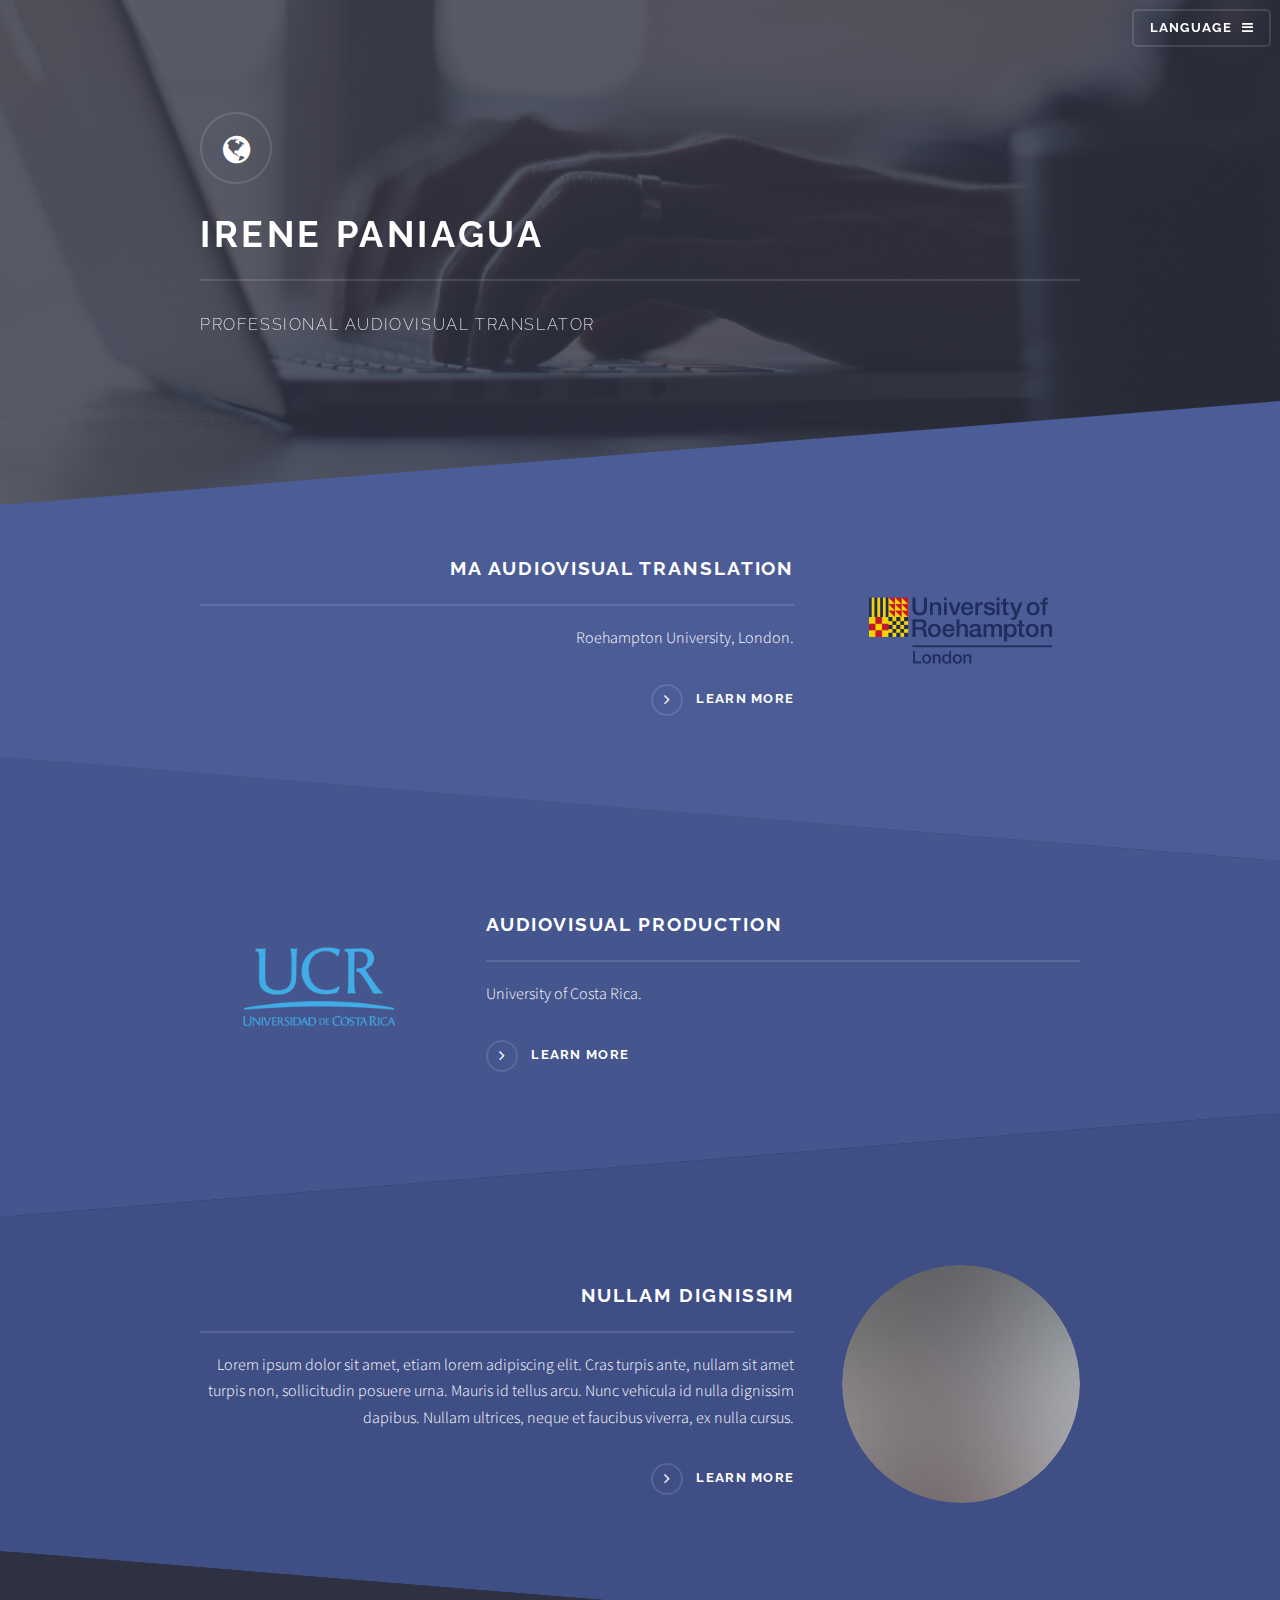
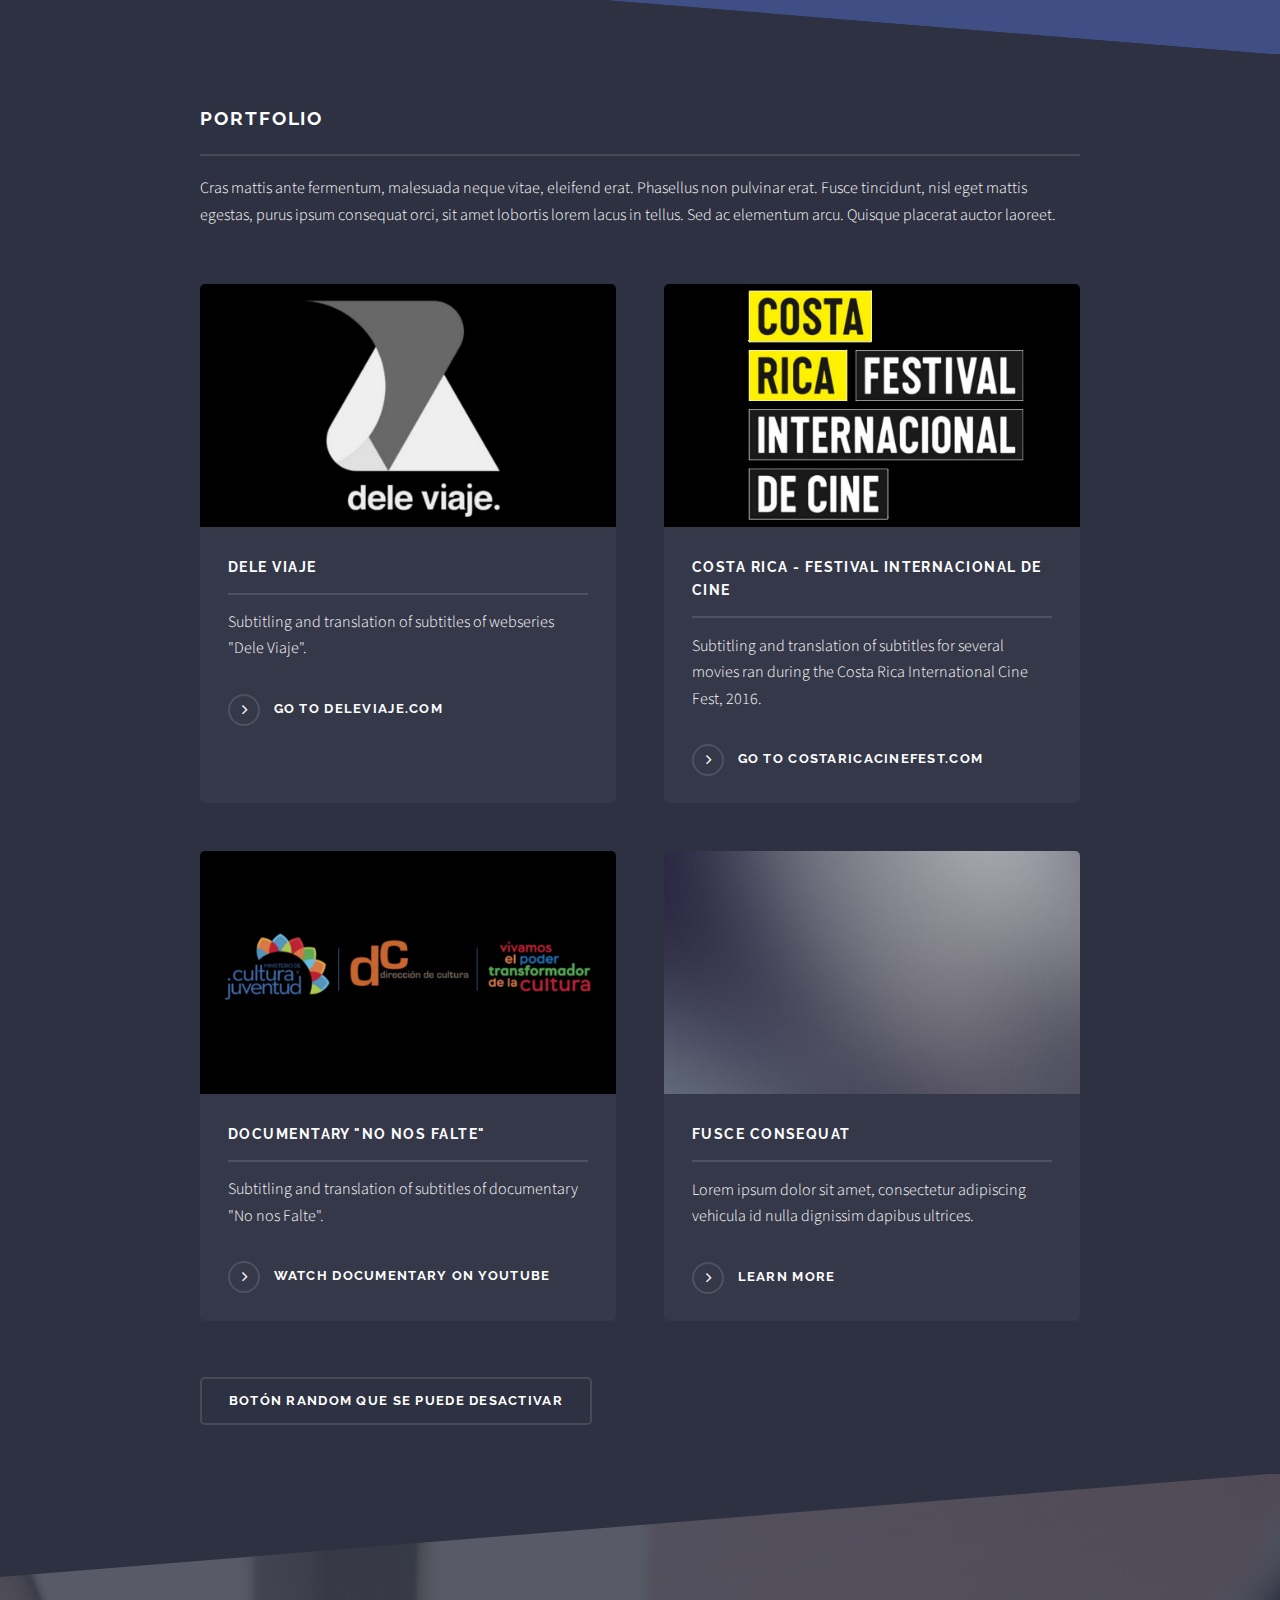
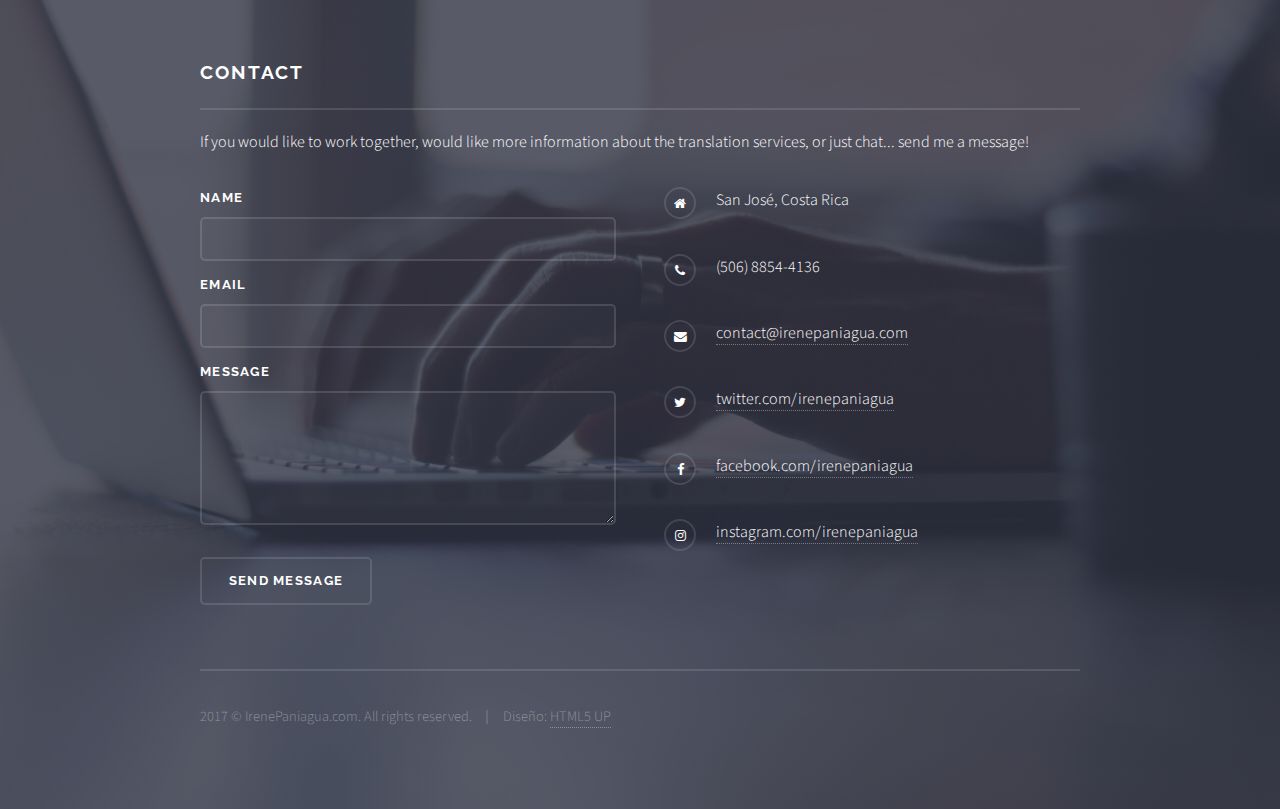
==== en/index.html @ bb7894f3 "more work" ====
<!DOCTYPE HTML>
<!--
	Solid State by HTML5 UP
	html5up.net | @ajlkn
	Free for personal and commercial use under the CCA 3.0 license (html5up.net/license)
-->
<html>
	<head>
		<title>Irene Paniagua Audiovisual Translator</title>
		<meta charset="utf-8" />
		<meta name="viewport" content="width=device-width, initial-scale=1" />
		<!--[if lte IE 8]><script src="assets/js/ie/html5shiv.js"></script><![endif]-->
		<link rel="stylesheet" href="../assets/css/main.css" />
		<!--[if lte IE 9]><link rel="stylesheet" href="assets/css/ie9.css" /><![endif]-->
		<!--[if lte IE 8]><link rel="stylesheet" href="assets/css/ie8.css" /><![endif]-->
	</head>
	<body>

		<!-- Page Wrapper -->
			<div id="page-wrapper">

				<!-- Header -->
					<header id="header" class="alt">
						<h1><a href="index.html">IRENEPANIAGUA.COM</a></h1>
						<nav>
							<a href="#menu">LANGUAGE</a>
						</nav>
					</header>

				<!-- Menu -->
					<nav id="menu">
						<div class="inner">
							<h2><a href="#" class="disabled"></a>LANGUAGE</h2>
							<ul class="links">
								<li>EN</li>
								<li><a href="../es/">ES</a></li>
								<!-- <li><a href="elements.html">Elements</a></li>
								<li><a href="#">Log In</a></li>
								<li><a href="#">Sign Up</a></li> -->
							</ul>
							<a href="#" class="close">Close</a>
						</div>
					</nav>

				<!-- Banner -->
					<section id="banner">
						<div class="inner">
							<div class="logo"><span class="icon fa-globe"></span></div>
							<h2>IRENE PANIAGUA</h2>
							<p>Professional Audiovisual Translator</p>
						</div>
					</section>

				<!-- Wrapper -->
					<section id="wrapper">

						<!-- One -->
							<section id="one" class="wrapper spotlight style1">
								<div class="inner">
									<a href="#" class="image"><img src="../images/roehampton_logo.png" alt="" /></a>
									<div class="content">
										<h2 class="major">MA Audiovisual Translation</h2>
										<p>Roehampton University, London.</p>
										<a href="#" class="special">Learn more</a>
									</div>
								</div>
							</section>

						<!-- Two -->
							<section id="two" class="wrapper alt spotlight style2">
								<div class="inner">
									<a href="#" class="image"><img src="../images/firma-ucr-ico.png" alt="" /></a>
									<div class="content">
										<h2 class="major">Audiovisual Production</h2>
										<p>University of Costa Rica.</p>
										<a href="#" class="special">Learn more</a>
									</div>
								</div>
							</section>

						<!-- Three -->
							<section id="three" class="wrapper spotlight style3">
								<div class="inner">
									<a href="#" class="image"><img src="../images/pic03.jpg" alt="" /></a>
									<div class="content">
										<h2 class="major">Nullam dignissim</h2>
										<p>Lorem ipsum dolor sit amet, etiam lorem adipiscing elit. Cras turpis ante, nullam sit amet turpis non, sollicitudin posuere urna. Mauris id tellus arcu. Nunc vehicula id nulla dignissim dapibus. Nullam ultrices, neque et faucibus viverra, ex nulla cursus.</p>
										<a href="#" class="special">Learn more</a>
									</div>
								</div>
							</section>

						<!-- Four -->
							<section id="four" class="wrapper alt style1">
								<div class="inner">
									<h2 class="major">Portfolio</h2>
									<p>Cras mattis ante fermentum, malesuada neque vitae, eleifend erat. Phasellus non pulvinar erat. Fusce tincidunt, nisl eget mattis egestas, purus ipsum consequat orci, sit amet lobortis lorem lacus in tellus. Sed ac elementum arcu. Quisque placerat auctor laoreet.</p>
									<section class="features">
										<article>
											<a href="#" class="image"><img src="../images/dele_viaje_logo.jpg" alt="" /></a>
											<h3 class="major">Dele Viaje</h3>
											<p>Subtitling and translation of subtitles of webseries "Dele Viaje".</p>
											<a href="http://www.deleviaje.com/historia" class="special">Go to DeleViaje.com</a>
										</article>
										<article>
											<a href="#" class="image"><img src="../images/festival_logo.jpg" alt="" /></a>
											<h3 class="major">Costa Rica - Festival Internacional de Cine</h3>
											<p>Subtitling and translation of subtitles for several movies ran during the Costa Rica International Cine Fest, 2016.</p>
											<a href="http://www.costaricacinefest.go.cr/" class="special">Go to CostaRicaCineFest.com</a>
										</article>
										<article>
											<a href="#" class="image"><img src="../images/no_nos_falte_logo2.jpg" alt="" /></a>
											<h3 class="major">Documentary "No nos Falte"</h3>
											<p>Subtitling and translation of subtitles of documentary "No nos Falte".</p>
											<a href="https://www.youtube.com/watch?v=5_xlwKRHCUY" class="special">Watch Documentary on YouTube</a>
										</article>
										<article>
											<a href="#" class="image"><img src="../images/pic07.jpg" alt="" /></a>
											<h3 class="major">Fusce consequat</h3>
											<p>Lorem ipsum dolor sit amet, consectetur adipiscing vehicula id nulla dignissim dapibus ultrices.</p>
											<a href="#" class="special">Learn more</a>
										</article>
									</section>
									<ul class="actions">
										<li><a href="#" class="button">Botón Random Que Se Puede Desactivar</a></li>
									</ul>
								</div>
							</section>

					</section>

				<!-- Footer -->
					<section id="footer">
						<div class="inner">
							<h2 class="major">Contact</h2>
							<p>If you would like to work together, would like more information about the translation services, or just chat... send me a message!</p>
							<form method="post" action="#">
								<div class="field">
									<label for="name">Name</label>
									<input type="text" name="name" id="name" />
								</div>
								<div class="field">
									<label for="email">Email</label>
									<input type="email" name="email" id="email" />
								</div>
								<div class="field">
									<label for="message">Message</label>
									<textarea name="message" id="message" rows="4"></textarea>
								</div>
								<ul class="actions">
									<li><input type="submit" value="Send Message" /></li>
								</ul>
							</form>
							<ul class="contact">
								<li class="fa-home">
									San José, Costa Rica
								</li>
								<li class="fa-phone">(506) 8854-4136</li>
								<li class="fa-envelope"><a href="#">contact@irenepaniagua.com</a></li>
								<li class="fa-twitter"><a href="#">twitter.com/irenepaniagua</a></li>
								<li class="fa-facebook"><a href="#">facebook.com/irenepaniagua</a></li>
								<li class="fa-instagram"><a href="#">instagram.com/irenepaniagua</a></li>
							</ul>
							<ul class="copyright">
								<li>2017 &copy; IrenePaniagua.com. All rights reserved.</li><li>Diseño: <a href="http://html5up.net">HTML5 UP</a></li>
							</ul>
						</div>
					</section>

			</div>

		<!-- Scripts -->
			<script src="assets/js/skel.min.js"></script>
			<script src="assets/js/jquery.min.js"></script>
			<script src="assets/js/jquery.scrollex.min.js"></script>
			<script src="assets/js/util.js"></script>
			<!--[if lte IE 8]><script src="assets/js/ie/respond.min.js"></script><![endif]-->
			<script src="assets/js/main.js"></script>

	</body>
</html>
---- assets/css/main.css ----
@import url(font-awesome.min.css);
@import url("https://fonts.googleapis.com/css?family=Raleway:200,700|Source+Sans+Pro:300,600,300italic,600italic");

/*
	Solid State by HTML5 UP
	html5up.net | @ajlkn
	Free for personal and commercial use under the CCA 3.0 license (html5up.net/license)
*/

/* Reset */

	html, body, div, span, applet, object, iframe, h1, h2, h3, h4, h5, h6, p, blockquote, pre, a, abbr, acronym, address, big, cite, code, del, dfn, em, img, ins, kbd, q, s, samp, small, strike, strong, sub, sup, tt, var, b, u, i, center, dl, dt, dd, ol, ul, li, fieldset, form, label, legend, table, caption, tbody, tfoot, thead, tr, th, td, article, aside, canvas, details, embed, figure, figcaption, footer, header, hgroup, menu, nav, output, ruby, section, summary, time, mark, audio, video {
		margin: 0;
		padding: 0;
		border: 0;
		font-size: 100%;
		font: inherit;
		vertical-align: baseline;
	}

	article, aside, details, figcaption, figure, footer, header, hgroup, menu, nav, section {
		display: block;
	}

	body {
		line-height: 1;
	}

	ol, ul {
		list-style: none;
	}

	blockquote, q {
		quotes: none;
	}

	blockquote:before, blockquote:after, q:before, q:after {
		content: '';
		content: none;
	}

	table {
		border-collapse: collapse;
		border-spacing: 0;
	}

	body {
		-webkit-text-size-adjust: none;
	}

/* Box Model */

	*, *:before, *:after {
		-moz-box-sizing: border-box;
		-webkit-box-sizing: border-box;
		box-sizing: border-box;
	}

/* Grid */

	.row {
		border-bottom: solid 1px transparent;
		-moz-box-sizing: border-box;
		-webkit-box-sizing: border-box;
		box-sizing: border-box;
	}

	.row > * {
		float: left;
		-moz-box-sizing: border-box;
		-webkit-box-sizing: border-box;
		box-sizing: border-box;
	}

	.row:after, .row:before {
		content: '';
		display: block;
		clear: both;
		height: 0;
	}

	.row.uniform > * > :first-child {
		margin-top: 0;
	}

	.row.uniform > * > :last-child {
		margin-bottom: 0;
	}

	.row.\30 \25 > * {
		padding: 0 0 0 0em;
	}

	.row.\30 \25 {
		margin: 0 0 -1px 0em;
	}

	.row.uniform.\30 \25 > * {
		padding: 0em 0 0 0em;
	}

	.row.uniform.\30 \25 {
		margin: 0em 0 -1px 0em;
	}

	.row > * {
		padding: 0 0 0 1.75em;
	}

	.row {
		margin: 0 0 -1px -1.75em;
	}

	.row.uniform > * {
		padding: 1.75em 0 0 1.75em;
	}

	.row.uniform {
		margin: -1.75em 0 -1px -1.75em;
	}

	.row.\32 00\25 > * {
		padding: 0 0 0 3.5em;
	}

	.row.\32 00\25 {
		margin: 0 0 -1px -3.5em;
	}

	.row.uniform.\32 00\25 > * {
		padding: 3.5em 0 0 3.5em;
	}

	.row.uniform.\32 00\25 {
		margin: -3.5em 0 -1px -3.5em;
	}

	.row.\31 50\25 > * {
		padding: 0 0 0 2.625em;
	}

	.row.\31 50\25 {
		margin: 0 0 -1px -2.625em;
	}

	.row.uniform.\31 50\25 > * {
		padding: 2.625em 0 0 2.625em;
	}

	.row.uniform.\31 50\25 {
		margin: -2.625em 0 -1px -2.625em;
	}

	.row.\35 0\25 > * {
		padding: 0 0 0 0.875em;
	}

	.row.\35 0\25 {
		margin: 0 0 -1px -0.875em;
	}

	.row.uniform.\35 0\25 > * {
		padding: 0.875em 0 0 0.875em;
	}

	.row.uniform.\35 0\25 {
		margin: -0.875em 0 -1px -0.875em;
	}

	.row.\32 5\25 > * {
		padding: 0 0 0 0.4375em;
	}

	.row.\32 5\25 {
		margin: 0 0 -1px -0.4375em;
	}

	.row.uniform.\32 5\25 > * {
		padding: 0.4375em 0 0 0.4375em;
	}

	.row.uniform.\32 5\25 {
		margin: -0.4375em 0 -1px -0.4375em;
	}

	.\31 2u, .\31 2u\24 {
		width: 100%;
		clear: none;
		margin-left: 0;
	}

	.\31 1u, .\31 1u\24 {
		width: 91.6666666667%;
		clear: none;
		margin-left: 0;
	}

	.\31 0u, .\31 0u\24 {
		width: 83.3333333333%;
		clear: none;
		margin-left: 0;
	}

	.\39 u, .\39 u\24 {
		width: 75%;
		clear: none;
		margin-left: 0;
	}

	.\38 u, .\38 u\24 {
		width: 66.6666666667%;
		clear: none;
		margin-left: 0;
	}

	.\37 u, .\37 u\24 {
		width: 58.3333333333%;
		clear: none;
		margin-left: 0;
	}

	.\36 u, .\36 u\24 {
		width: 50%;
		clear: none;
		margin-left: 0;
	}

	.\35 u, .\35 u\24 {
		width: 41.6666666667%;
		clear: none;
		margin-left: 0;
	}

	.\34 u, .\34 u\24 {
		width: 33.3333333333%;
		clear: none;
		margin-left: 0;
	}

	.\33 u, .\33 u\24 {
		width: 25%;
		clear: none;
		margin-left: 0;
	}

	.\32 u, .\32 u\24 {
		width: 16.6666666667%;
		clear: none;
		margin-left: 0;
	}

	.\31 u, .\31 u\24 {
		width: 8.3333333333%;
		clear: none;
		margin-left: 0;
	}

	.\31 2u\24 + *,
	.\31 1u\24 + *,
	.\31 0u\24 + *,
	.\39 u\24 + *,
	.\38 u\24 + *,
	.\37 u\24 + *,
	.\36 u\24 + *,
	.\35 u\24 + *,
	.\34 u\24 + *,
	.\33 u\24 + *,
	.\32 u\24 + *,
	.\31 u\24 + * {
		clear: left;
	}

	.\-11u {
		margin-left: 91.66667%;
	}

	.\-10u {
		margin-left: 83.33333%;
	}

	.\-9u {
		margin-left: 75%;
	}

	.\-8u {
		margin-left: 66.66667%;
	}

	.\-7u {
		margin-left: 58.33333%;
	}

	.\-6u {
		margin-left: 50%;
	}

	.\-5u {
		margin-left: 41.66667%;
	}

	.\-4u {
		margin-left: 33.33333%;
	}

	.\-3u {
		margin-left: 25%;
	}

	.\-2u {
		margin-left: 16.66667%;
	}

	.\-1u {
		margin-left: 8.33333%;
	}

	a.disabled {
		pointer-events: none;
		cursor: default;
	}

	@media screen and (max-width: 1680px) {

		.row > * {
			padding: 0 0 0 1.75em;
		}

		.row {
			margin: 0 0 -1px -1.75em;
		}

		.row.uniform > * {
			padding: 1.75em 0 0 1.75em;
		}

		.row.uniform {
			margin: -1.75em 0 -1px -1.75em;
		}

		.row.\32 00\25 > * {
			padding: 0 0 0 3.5em;
		}

		.row.\32 00\25 {
			margin: 0 0 -1px -3.5em;
		}

		.row.uniform.\32 00\25 > * {
			padding: 3.5em 0 0 3.5em;
		}

		.row.uniform.\32 00\25 {
			margin: -3.5em 0 -1px -3.5em;
		}

		.row.\31 50\25 > * {
			padding: 0 0 0 2.625em;
		}

		.row.\31 50\25 {
			margin: 0 0 -1px -2.625em;
		}

		.row.uniform.\31 50\25 > * {
			padding: 2.625em 0 0 2.625em;
		}

		.row.uniform.\31 50\25 {
			margin: -2.625em 0 -1px -2.625em;
		}

		.row.\35 0\25 > * {
			padding: 0 0 0 0.875em;
		}

		.row.\35 0\25 {
			margin: 0 0 -1px -0.875em;
		}

		.row.uniform.\35 0\25 > * {
			padding: 0.875em 0 0 0.875em;
		}

		.row.uniform.\35 0\25 {
			margin: -0.875em 0 -1px -0.875em;
		}

		.row.\32 5\25 > * {
			padding: 0 0 0 0.4375em;
		}

		.row.\32 5\25 {
			margin: 0 0 -1px -0.4375em;
		}

		.row.uniform.\32 5\25 > * {
			padding: 0.4375em 0 0 0.4375em;
		}

		.row.uniform.\32 5\25 {
			margin: -0.4375em 0 -1px -0.4375em;
		}

		.\31 2u\28xlarge\29, .\31 2u\24\28xlarge\29 {
			width: 100%;
			clear: none;
			margin-left: 0;
		}

		.\31 1u\28xlarge\29, .\31 1u\24\28xlarge\29 {
			width: 91.6666666667%;
			clear: none;
			margin-left: 0;
		}

		.\31 0u\28xlarge\29, .\31 0u\24\28xlarge\29 {
			width: 83.3333333333%;
			clear: none;
			margin-left: 0;
		}

		.\39 u\28xlarge\29, .\39 u\24\28xlarge\29 {
			width: 75%;
			clear: none;
			margin-left: 0;
		}

		.\38 u\28xlarge\29, .\38 u\24\28xlarge\29 {
			width: 66.6666666667%;
			clear: none;
			margin-left: 0;
		}

		.\37 u\28xlarge\29, .\37 u\24\28xlarge\29 {
			width: 58.3333333333%;
			clear: none;
			margin-left: 0;
		}

		.\36 u\28xlarge\29, .\36 u\24\28xlarge\29 {
			width: 50%;
			clear: none;
			margin-left: 0;
		}

		.\35 u\28xlarge\29, .\35 u\24\28xlarge\29 {
			width: 41.6666666667%;
			clear: none;
			margin-left: 0;
		}

		.\34 u\28xlarge\29, .\34 u\24\28xlarge\29 {
			width: 33.3333333333%;
			clear: none;
			margin-left: 0;
		}

		.\33 u\28xlarge\29, .\33 u\24\28xlarge\29 {
			width: 25%;
			clear: none;
			margin-left: 0;
		}

		.\32 u\28xlarge\29, .\32 u\24\28xlarge\29 {
			width: 16.6666666667%;
			clear: none;
			margin-left: 0;
		}

		.\31 u\28xlarge\29, .\31 u\24\28xlarge\29 {
			width: 8.3333333333%;
			clear: none;
			margin-left: 0;
		}

		.\31 2u\24\28xlarge\29 + *,
		.\31 1u\24\28xlarge\29 + *,
		.\31 0u\24\28xlarge\29 + *,
		.\39 u\24\28xlarge\29 + *,
		.\38 u\24\28xlarge\29 + *,
		.\37 u\24\28xlarge\29 + *,
		.\36 u\24\28xlarge\29 + *,
		.\35 u\24\28xlarge\29 + *,
		.\34 u\24\28xlarge\29 + *,
		.\33 u\24\28xlarge\29 + *,
		.\32 u\24\28xlarge\29 + *,
		.\31 u\24\28xlarge\29 + * {
			clear: left;
		}

		.\-11u\28xlarge\29 {
			margin-left: 91.66667%;
		}

		.\-10u\28xlarge\29 {
			margin-left: 83.33333%;
		}

		.\-9u\28xlarge\29 {
			margin-left: 75%;
		}

		.\-8u\28xlarge\29 {
			margin-left: 66.66667%;
		}

		.\-7u\28xlarge\29 {
			margin-left: 58.33333%;
		}

		.\-6u\28xlarge\29 {
			margin-left: 50%;
		}

		.\-5u\28xlarge\29 {
			margin-left: 41.66667%;
		}

		.\-4u\28xlarge\29 {
			margin-left: 33.33333%;
		}

		.\-3u\28xlarge\29 {
			margin-left: 25%;
		}

		.\-2u\28xlarge\29 {
			margin-left: 16.66667%;
		}

		.\-1u\28xlarge\29 {
			margin-left: 8.33333%;
		}

	}

	@media screen and (max-width: 1280px) {

		.row > * {
			padding: 0 0 0 1.75em;
		}

		.row {
			margin: 0 0 -1px -1.75em;
		}

		.row.uniform > * {
			padding: 1.75em 0 0 1.75em;
		}

		.row.uniform {
			margin: -1.75em 0 -1px -1.75em;
		}

		.row.\32 00\25 > * {
			padding: 0 0 0 3.5em;
		}

		.row.\32 00\25 {
			margin: 0 0 -1px -3.5em;
		}

		.row.uniform.\32 00\25 > * {
			padding: 3.5em 0 0 3.5em;
		}

		.row.uniform.\32 00\25 {
			margin: -3.5em 0 -1px -3.5em;
		}

		.row.\31 50\25 > * {
			padding: 0 0 0 2.625em;
		}

		.row.\31 50\25 {
			margin: 0 0 -1px -2.625em;
		}

		.row.uniform.\31 50\25 > * {
			padding: 2.625em 0 0 2.625em;
		}

		.row.uniform.\31 50\25 {
			margin: -2.625em 0 -1px -2.625em;
		}

		.row.\35 0\25 > * {
			padding: 0 0 0 0.875em;
		}

		.row.\35 0\25 {
			margin: 0 0 -1px -0.875em;
		}

		.row.uniform.\35 0\25 > * {
			padding: 0.875em 0 0 0.875em;
		}

		.row.uniform.\35 0\25 {
			margin: -0.875em 0 -1px -0.875em;
		}

		.row.\32 5\25 > * {
			padding: 0 0 0 0.4375em;
		}

		.row.\32 5\25 {
			margin: 0 0 -1px -0.4375em;
		}

		.row.uniform.\32 5\25 > * {
			padding: 0.4375em 0 0 0.4375em;
		}

		.row.uniform.\32 5\25 {
			margin: -0.4375em 0 -1px -0.4375em;
		}

		.\31 2u\28large\29, .\31 2u\24\28large\29 {
			width: 100%;
			clear: none;
			margin-left: 0;
		}

		.\31 1u\28large\29, .\31 1u\24\28large\29 {
			width: 91.6666666667%;
			clear: none;
			margin-left: 0;
		}

		.\31 0u\28large\29, .\31 0u\24\28large\29 {
			width: 83.3333333333%;
			clear: none;
			margin-left: 0;
		}

		.\39 u\28large\29, .\39 u\24\28large\29 {
			width: 75%;
			clear: none;
			margin-left: 0;
		}

		.\38 u\28large\29, .\38 u\24\28large\29 {
			width: 66.6666666667%;
			clear: none;
			margin-left: 0;
		}

		.\37 u\28large\29, .\37 u\24\28large\29 {
			width: 58.3333333333%;
			clear: none;
			margin-left: 0;
		}

		.\36 u\28large\29, .\36 u\24\28large\29 {
			width: 50%;
			clear: none;
			margin-left: 0;
		}

		.\35 u\28large\29, .\35 u\24\28large\29 {
			width: 41.6666666667%;
			clear: none;
			margin-left: 0;
		}

		.\34 u\28large\29, .\34 u\24\28large\29 {
			width: 33.3333333333%;
			clear: none;
			margin-left: 0;
		}

		.\33 u\28large\29, .\33 u\24\28large\29 {
			width: 25%;
			clear: none;
			margin-left: 0;
		}

		.\32 u\28large\29, .\32 u\24\28large\29 {
			width: 16.6666666667%;
			clear: none;
			margin-left: 0;
		}

		.\31 u\28large\29, .\31 u\24\28large\29 {
			width: 8.3333333333%;
			clear: none;
			margin-left: 0;
		}

		.\31 2u\24\28large\29 + *,
		.\31 1u\24\28large\29 + *,
		.\31 0u\24\28large\29 + *,
		.\39 u\24\28large\29 + *,
		.\38 u\24\28large\29 + *,
		.\37 u\24\28large\29 + *,
		.\36 u\24\28large\29 + *,
		.\35 u\24\28large\29 + *,
		.\34 u\24\28large\29 + *,
		.\33 u\24\28large\29 + *,
		.\32 u\24\28large\29 + *,
		.\31 u\24\28large\29 + * {
			clear: left;
		}

		.\-11u\28large\29 {
			margin-left: 91.66667%;
		}

		.\-10u\28large\29 {
			margin-left: 83.33333%;
		}

		.\-9u\28large\29 {
			margin-left: 75%;
		}

		.\-8u\28large\29 {
			margin-left: 66.66667%;
		}

		.\-7u\28large\29 {
			margin-left: 58.33333%;
		}

		.\-6u\28large\29 {
			margin-left: 50%;
		}

		.\-5u\28large\29 {
			margin-left: 41.66667%;
		}

		.\-4u\28large\29 {
			margin-left: 33.33333%;
		}

		.\-3u\28large\29 {
			margin-left: 25%;
		}

		.\-2u\28large\29 {
			margin-left: 16.66667%;
		}

		.\-1u\28large\29 {
			margin-left: 8.33333%;
		}

	}

	@media screen and (max-width: 980px) {

		.row > * {
			padding: 0 0 0 1.75em;
		}

		.row {
			margin: 0 0 -1px -1.75em;
		}

		.row.uniform > * {
			padding: 1.75em 0 0 1.75em;
		}

		.row.uniform {
			margin: -1.75em 0 -1px -1.75em;
		}

		.row.\32 00\25 > * {
			padding: 0 0 0 3.5em;
		}

		.row.\32 00\25 {
			margin: 0 0 -1px -3.5em;
		}

		.row.uniform.\32 00\25 > * {
			padding: 3.5em 0 0 3.5em;
		}

		.row.uniform.\32 00\25 {
			margin: -3.5em 0 -1px -3.5em;
		}

		.row.\31 50\25 > * {
			padding: 0 0 0 2.625em;
		}

		.row.\31 50\25 {
			margin: 0 0 -1px -2.625em;
		}

		.row.uniform.\31 50\25 > * {
			padding: 2.625em 0 0 2.625em;
		}

		.row.uniform.\31 50\25 {
			margin: -2.625em 0 -1px -2.625em;
		}

		.row.\35 0\25 > * {
			padding: 0 0 0 0.875em;
		}

		.row.\35 0\25 {
			margin: 0 0 -1px -0.875em;
		}

		.row.uniform.\35 0\25 > * {
			padding: 0.875em 0 0 0.875em;
		}

		.row.uniform.\35 0\25 {
			margin: -0.875em 0 -1px -0.875em;
		}

		.row.\32 5\25 > * {
			padding: 0 0 0 0.4375em;
		}

		.row.\32 5\25 {
			margin: 0 0 -1px -0.4375em;
		}

		.row.uniform.\32 5\25 > * {
			padding: 0.4375em 0 0 0.4375em;
		}

		.row.uniform.\32 5\25 {
			margin: -0.4375em 0 -1px -0.4375em;
		}

		.\31 2u\28medium\29, .\31 2u\24\28medium\29 {
			width: 100%;
			clear: none;
			margin-left: 0;
		}

		.\31 1u\28medium\29, .\31 1u\24\28medium\29 {
			width: 91.6666666667%;
			clear: none;
			margin-left: 0;
		}

		.\31 0u\28medium\29, .\31 0u\24\28medium\29 {
			width: 83.3333333333%;
			clear: none;
			margin-left: 0;
		}

		.\39 u\28medium\29, .\39 u\24\28medium\29 {
			width: 75%;
			clear: none;
			margin-left: 0;
		}

		.\38 u\28medium\29, .\38 u\24\28medium\29 {
			width: 66.6666666667%;
			clear: none;
			margin-left: 0;
		}

		.\37 u\28medium\29, .\37 u\24\28medium\29 {
			width: 58.3333333333%;
			clear: none;
			margin-left: 0;
		}

		.\36 u\28medium\29, .\36 u\24\28medium\29 {
			width: 50%;
			clear: none;
			margin-left: 0;
		}

		.\35 u\28medium\29, .\35 u\24\28medium\29 {
			width: 41.6666666667%;
			clear: none;
			margin-left: 0;
		}

		.\34 u\28medium\29, .\34 u\24\28medium\29 {
			width: 33.3333333333%;
			clear: none;
			margin-left: 0;
		}

		.\33 u\28medium\29, .\33 u\24\28medium\29 {
			width: 25%;
			clear: none;
			margin-left: 0;
		}

		.\32 u\28medium\29, .\32 u\24\28medium\29 {
			width: 16.6666666667%;
			clear: none;
			margin-left: 0;
		}

		.\31 u\28medium\29, .\31 u\24\28medium\29 {
			width: 8.3333333333%;
			clear: none;
			margin-left: 0;
		}

		.\31 2u\24\28medium\29 + *,
		.\31 1u\24\28medium\29 + *,
		.\31 0u\24\28medium\29 + *,
		.\39 u\24\28medium\29 + *,
		.\38 u\24\28medium\29 + *,
		.\37 u\24\28medium\29 + *,
		.\36 u\24\28medium\29 + *,
		.\35 u\24\28medium\29 + *,
		.\34 u\24\28medium\29 + *,
		.\33 u\24\28medium\29 + *,
		.\32 u\24\28medium\29 + *,
		.\31 u\24\28medium\29 + * {
			clear: left;
		}

		.\-11u\28medium\29 {
			margin-left: 91.66667%;
		}

		.\-10u\28medium\29 {
			margin-left: 83.33333%;
		}

		.\-9u\28medium\29 {
			margin-left: 75%;
		}

		.\-8u\28medium\29 {
			margin-left: 66.66667%;
		}

		.\-7u\28medium\29 {
			margin-left: 58.33333%;
		}

		.\-6u\28medium\29 {
			margin-left: 50%;
		}

		.\-5u\28medium\29 {
			margin-left: 41.66667%;
		}

		.\-4u\28medium\29 {
			margin-left: 33.33333%;
		}

		.\-3u\28medium\29 {
			margin-left: 25%;
		}

		.\-2u\28medium\29 {
			margin-left: 16.66667%;
		}

		.\-1u\28medium\29 {
			margin-left: 8.33333%;
		}

	}

	@media screen and (max-width: 736px) {

		.row > * {
			padding: 0 0 0 1.25em;
		}

		.row {
			margin: 0 0 -1px -1.25em;
		}

		.row.uniform > * {
			padding: 1.25em 0 0 1.25em;
		}

		.row.uniform {
			margin: -1.25em 0 -1px -1.25em;
		}

		.row.\32 00\25 > * {
			padding: 0 0 0 2.5em;
		}

		.row.\32 00\25 {
			margin: 0 0 -1px -2.5em;
		}

		.row.uniform.\32 00\25 > * {
			padding: 2.5em 0 0 2.5em;
		}

		.row.uniform.\32 00\25 {
			margin: -2.5em 0 -1px -2.5em;
		}

		.row.\31 50\25 > * {
			padding: 0 0 0 1.875em;
		}

		.row.\31 50\25 {
			margin: 0 0 -1px -1.875em;
		}

		.row.uniform.\31 50\25 > * {
			padding: 1.875em 0 0 1.875em;
		}

		.row.uniform.\31 50\25 {
			margin: -1.875em 0 -1px -1.875em;
		}

		.row.\35 0\25 > * {
			padding: 0 0 0 0.625em;
		}

		.row.\35 0\25 {
			margin: 0 0 -1px -0.625em;
		}

		.row.uniform.\35 0\25 > * {
			padding: 0.625em 0 0 0.625em;
		}

		.row.uniform.\35 0\25 {
			margin: -0.625em 0 -1px -0.625em;
		}

		.row.\32 5\25 > * {
			padding: 0 0 0 0.3125em;
		}

		.row.\32 5\25 {
			margin: 0 0 -1px -0.3125em;
		}

		.row.uniform.\32 5\25 > * {
			padding: 0.3125em 0 0 0.3125em;
		}

		.row.uniform.\32 5\25 {
			margin: -0.3125em 0 -1px -0.3125em;
		}

		.\31 2u\28small\29, .\31 2u\24\28small\29 {
			width: 100%;
			clear: none;
			margin-left: 0;
		}

		.\31 1u\28small\29, .\31 1u\24\28small\29 {
			width: 91.6666666667%;
			clear: none;
			margin-left: 0;
		}

		.\31 0u\28small\29, .\31 0u\24\28small\29 {
			width: 83.3333333333%;
			clear: none;
			margin-left: 0;
		}

		.\39 u\28small\29, .\39 u\24\28small\29 {
			width: 75%;
			clear: none;
			margin-left: 0;
		}

		.\38 u\28small\29, .\38 u\24\28small\29 {
			width: 66.6666666667%;
			clear: none;
			margin-left: 0;
		}

		.\37 u\28small\29, .\37 u\24\28small\29 {
			width: 58.3333333333%;
			clear: none;
			margin-left: 0;
		}

		.\36 u\28small\29, .\36 u\24\28small\29 {
			width: 50%;
			clear: none;
			margin-left: 0;
		}

		.\35 u\28small\29, .\35 u\24\28small\29 {
			width: 41.6666666667%;
			clear: none;
			margin-left: 0;
		}

		.\34 u\28small\29, .\34 u\24\28small\29 {
			width: 33.3333333333%;
			clear: none;
			margin-left: 0;
		}

		.\33 u\28small\29, .\33 u\24\28small\29 {
			width: 25%;
			clear: none;
			margin-left: 0;
		}

		.\32 u\28small\29, .\32 u\24\28small\29 {
			width: 16.6666666667%;
			clear: none;
			margin-left: 0;
		}

		.\31 u\28small\29, .\31 u\24\28small\29 {
			width: 8.3333333333%;
			clear: none;
			margin-left: 0;
		}

		.\31 2u\24\28small\29 + *,
		.\31 1u\24\28small\29 + *,
		.\31 0u\24\28small\29 + *,
		.\39 u\24\28small\29 + *,
		.\38 u\24\28small\29 + *,
		.\37 u\24\28small\29 + *,
		.\36 u\24\28small\29 + *,
		.\35 u\24\28small\29 + *,
		.\34 u\24\28small\29 + *,
		.\33 u\24\28small\29 + *,
		.\32 u\24\28small\29 + *,
		.\31 u\24\28small\29 + * {
			clear: left;
		}

		.\-11u\28small\29 {
			margin-left: 91.66667%;
		}

		.\-10u\28small\29 {
			margin-left: 83.33333%;
		}

		.\-9u\28small\29 {
			margin-left: 75%;
		}

		.\-8u\28small\29 {
			margin-left: 66.66667%;
		}

		.\-7u\28small\29 {
			margin-left: 58.33333%;
		}

		.\-6u\28small\29 {
			margin-left: 50%;
		}

		.\-5u\28small\29 {
			margin-left: 41.66667%;
		}

		.\-4u\28small\29 {
			margin-left: 33.33333%;
		}

		.\-3u\28small\29 {
			margin-left: 25%;
		}

		.\-2u\28small\29 {
			margin-left: 16.66667%;
		}

		.\-1u\28small\29 {
			margin-left: 8.33333%;
		}

	}

	@media screen and (max-width: 640px) {

		.row > * {
			padding: 0 0 0 1.25em;
		}

		.row {
			margin: 0 0 -1px -1.25em;
		}

		.row.uniform > * {
			padding: 1.25em 0 0 1.25em;
		}

		.row.uniform {
			margin: -1.25em 0 -1px -1.25em;
		}

		.row.\32 00\25 > * {
			padding: 0 0 0 2.5em;
		}

		.row.\32 00\25 {
			margin: 0 0 -1px -2.5em;
		}

		.row.uniform.\32 00\25 > * {
			padding: 2.5em 0 0 2.5em;
		}

		.row.uniform.\32 00\25 {
			margin: -2.5em 0 -1px -2.5em;
		}

		.row.\31 50\25 > * {
			padding: 0 0 0 1.875em;
		}

		.row.\31 50\25 {
			margin: 0 0 -1px -1.875em;
		}

		.row.uniform.\31 50\25 > * {
			padding: 1.875em 0 0 1.875em;
		}

		.row.uniform.\31 50\25 {
			margin: -1.875em 0 -1px -1.875em;
		}

		.row.\35 0\25 > * {
			padding: 0 0 0 0.625em;
		}

		.row.\35 0\25 {
			margin: 0 0 -1px -0.625em;
		}

		.row.uniform.\35 0\25 > * {
			padding: 0.625em 0 0 0.625em;
		}

		.row.uniform.\35 0\25 {
			margin: -0.625em 0 -1px -0.625em;
		}

		.row.\32 5\25 > * {
			padding: 0 0 0 0.3125em;
		}

		.row.\32 5\25 {
			margin: 0 0 -1px -0.3125em;
		}

		.row.uniform.\32 5\25 > * {
			padding: 0.3125em 0 0 0.3125em;
		}

		.row.uniform.\32 5\25 {
			margin: -0.3125em 0 -1px -0.3125em;
		}

		.\31 2u\28xsmall\29, .\31 2u\24\28xsmall\29 {
			width: 100%;
			clear: none;
			margin-left: 0;
		}

		.\31 1u\28xsmall\29, .\31 1u\24\28xsmall\29 {
			width: 91.6666666667%;
			clear: none;
			margin-left: 0;
		}

		.\31 0u\28xsmall\29, .\31 0u\24\28xsmall\29 {
			width: 83.3333333333%;
			clear: none;
			margin-left: 0;
		}

		.\39 u\28xsmall\29, .\39 u\24\28xsmall\29 {
			width: 75%;
			clear: none;
			margin-left: 0;
		}

		.\38 u\28xsmall\29, .\38 u\24\28xsmall\29 {
			width: 66.6666666667%;
			clear: none;
			margin-left: 0;
		}

		.\37 u\28xsmall\29, .\37 u\24\28xsmall\29 {
			width: 58.3333333333%;
			clear: none;
			margin-left: 0;
		}

		.\36 u\28xsmall\29, .\36 u\24\28xsmall\29 {
			width: 50%;
			clear: none;
			margin-left: 0;
		}

		.\35 u\28xsmall\29, .\35 u\24\28xsmall\29 {
			width: 41.6666666667%;
			clear: none;
			margin-left: 0;
		}

		.\34 u\28xsmall\29, .\34 u\24\28xsmall\29 {
			width: 33.3333333333%;
			clear: none;
			margin-left: 0;
		}

		.\33 u\28xsmall\29, .\33 u\24\28xsmall\29 {
			width: 25%;
			clear: none;
			margin-left: 0;
		}

		.\32 u\28xsmall\29, .\32 u\24\28xsmall\29 {
			width: 16.6666666667%;
			clear: none;
			margin-left: 0;
		}

		.\31 u\28xsmall\29, .\31 u\24\28xsmall\29 {
			width: 8.3333333333%;
			clear: none;
			margin-left: 0;
		}

		.\31 2u\24\28xsmall\29 + *,
		.\31 1u\24\28xsmall\29 + *,
		.\31 0u\24\28xsmall\29 + *,
		.\39 u\24\28xsmall\29 + *,
		.\38 u\24\28xsmall\29 + *,
		.\37 u\24\28xsmall\29 + *,
		.\36 u\24\28xsmall\29 + *,
		.\35 u\24\28xsmall\29 + *,
		.\34 u\24\28xsmall\29 + *,
		.\33 u\24\28xsmall\29 + *,
		.\32 u\24\28xsmall\29 + *,
		.\31 u\24\28xsmall\29 + * {
			clear: left;
		}

		.\-11u\28xsmall\29 {
			margin-left: 91.66667%;
		}

		.\-10u\28xsmall\29 {
			margin-left: 83.33333%;
		}

		.\-9u\28xsmall\29 {
			margin-left: 75%;
		}

		.\-8u\28xsmall\29 {
			margin-left: 66.66667%;
		}

		.\-7u\28xsmall\29 {
			margin-left: 58.33333%;
		}

		.\-6u\28xsmall\29 {
			margin-left: 50%;
		}

		.\-5u\28xsmall\29 {
			margin-left: 41.66667%;
		}

		.\-4u\28xsmall\29 {
			margin-left: 33.33333%;
		}

		.\-3u\28xsmall\29 {
			margin-left: 25%;
		}

		.\-2u\28xsmall\29 {
			margin-left: 16.66667%;
		}

		.\-1u\28xsmall\29 {
			margin-left: 8.33333%;
		}

	}

	@media screen and (max-width: 360px) {

		.row > * {
			padding: 0 0 0 1.25em;
		}

		.row {
			margin: 0 0 -1px -1.25em;
		}

		.row.uniform > * {
			padding: 1.25em 0 0 1.25em;
		}

		.row.uniform {
			margin: -1.25em 0 -1px -1.25em;
		}

		.row.\32 00\25 > * {
			padding: 0 0 0 2.5em;
		}

		.row.\32 00\25 {
			margin: 0 0 -1px -2.5em;
		}

		.row.uniform.\32 00\25 > * {
			padding: 2.5em 0 0 2.5em;
		}

		.row.uniform.\32 00\25 {
			margin: -2.5em 0 -1px -2.5em;
		}

		.row.\31 50\25 > * {
			padding: 0 0 0 1.875em;
		}

		.row.\31 50\25 {
			margin: 0 0 -1px -1.875em;
		}

		.row.uniform.\31 50\25 > * {
			padding: 1.875em 0 0 1.875em;
		}

		.row.uniform.\31 50\25 {
			margin: -1.875em 0 -1px -1.875em;
		}

		.row.\35 0\25 > * {
			padding: 0 0 0 0.625em;
		}

		.row.\35 0\25 {
			margin: 0 0 -1px -0.625em;
		}

		.row.uniform.\35 0\25 > * {
			padding: 0.625em 0 0 0.625em;
		}

		.row.uniform.\35 0\25 {
			margin: -0.625em 0 -1px -0.625em;
		}

		.row.\32 5\25 > * {
			padding: 0 0 0 0.3125em;
		}

		.row.\32 5\25 {
			margin: 0 0 -1px -0.3125em;
		}

		.row.uniform.\32 5\25 > * {
			padding: 0.3125em 0 0 0.3125em;
		}

		.row.uniform.\32 5\25 {
			margin: -0.3125em 0 -1px -0.3125em;
		}

		.\31 2u\28xxsmall\29, .\31 2u\24\28xxsmall\29 {
			width: 100%;
			clear: none;
			margin-left: 0;
		}

		.\31 1u\28xxsmall\29, .\31 1u\24\28xxsmall\29 {
			width: 91.6666666667%;
			clear: none;
			margin-left: 0;
		}

		.\31 0u\28xxsmall\29, .\31 0u\24\28xxsmall\29 {
			width: 83.3333333333%;
			clear: none;
			margin-left: 0;
		}

		.\39 u\28xxsmall\29, .\39 u\24\28xxsmall\29 {
			width: 75%;
			clear: none;
			margin-left: 0;
		}

		.\38 u\28xxsmall\29, .\38 u\24\28xxsmall\29 {
			width: 66.6666666667%;
			clear: none;
			margin-left: 0;
		}

		.\37 u\28xxsmall\29, .\37 u\24\28xxsmall\29 {
			width: 58.3333333333%;
			clear: none;
			margin-left: 0;
		}

		.\36 u\28xxsmall\29, .\36 u\24\28xxsmall\29 {
			width: 50%;
			clear: none;
			margin-left: 0;
		}

		.\35 u\28xxsmall\29, .\35 u\24\28xxsmall\29 {
			width: 41.6666666667%;
			clear: none;
			margin-left: 0;
		}

		.\34 u\28xxsmall\29, .\34 u\24\28xxsmall\29 {
			width: 33.3333333333%;
			clear: none;
			margin-left: 0;
		}

		.\33 u\28xxsmall\29, .\33 u\24\28xxsmall\29 {
			width: 25%;
			clear: none;
			margin-left: 0;
		}

		.\32 u\28xxsmall\29, .\32 u\24\28xxsmall\29 {
			width: 16.6666666667%;
			clear: none;
			margin-left: 0;
		}

		.\31 u\28xxsmall\29, .\31 u\24\28xxsmall\29 {
			width: 8.3333333333%;
			clear: none;
			margin-left: 0;
		}

		.\31 2u\24\28xxsmall\29 + *,
		.\31 1u\24\28xxsmall\29 + *,
		.\31 0u\24\28xxsmall\29 + *,
		.\39 u\24\28xxsmall\29 + *,
		.\38 u\24\28xxsmall\29 + *,
		.\37 u\24\28xxsmall\29 + *,
		.\36 u\24\28xxsmall\29 + *,
		.\35 u\24\28xxsmall\29 + *,
		.\34 u\24\28xxsmall\29 + *,
		.\33 u\24\28xxsmall\29 + *,
		.\32 u\24\28xxsmall\29 + *,
		.\31 u\24\28xxsmall\29 + * {
			clear: left;
		}

		.\-11u\28xxsmall\29 {
			margin-left: 91.66667%;
		}

		.\-10u\28xxsmall\29 {
			margin-left: 83.33333%;
		}

		.\-9u\28xxsmall\29 {
			margin-left: 75%;
		}

		.\-8u\28xxsmall\29 {
			margin-left: 66.66667%;
		}

		.\-7u\28xxsmall\29 {
			margin-left: 58.33333%;
		}

		.\-6u\28xxsmall\29 {
			margin-left: 50%;
		}

		.\-5u\28xxsmall\29 {
			margin-left: 41.66667%;
		}

		.\-4u\28xxsmall\29 {
			margin-left: 33.33333%;
		}

		.\-3u\28xxsmall\29 {
			margin-left: 25%;
		}

		.\-2u\28xxsmall\29 {
			margin-left: 16.66667%;
		}

		.\-1u\28xxsmall\29 {
			margin-left: 8.33333%;
		}

	}

/* Basic */

	@-ms-viewport {
		width: device-width;
	}

	body {
		-ms-overflow-style: scrollbar;
	}

	@media screen and (max-width: 640px) {

		html, body {
			min-width: 320px;
		}

	}

	body {
		background-color: #2e3141;
		background-image: linear-gradient(to top, rgba(46, 49, 65, 0.8), rgba(46, 49, 65, 0.8)), url("../../images/bg.jpg");
		background-size: auto, cover;
		background-attachment: fixed, fixed;
		background-position: center, center;
	}

		body.is-loading *, body.is-loading *:before, body.is-loading *:after {
			-moz-animation: none !important;
			-webkit-animation: none !important;
			-ms-animation: none !important;
			animation: none !important;
			-moz-transition: none !important;
			-webkit-transition: none !important;
			-ms-transition: none !important;
			transition: none !important;
		}

/* Type */

	body, input, select, textarea {
		color: #ffffff;
		font-family: "Source Sans Pro", Helvetica, sans-serif;
		font-size: 16.5pt;
		font-weight: 300;
		line-height: 1.65;
	}

		@media screen and (max-width: 1680px) {

			body, input, select, textarea {
				font-size: 13pt;
			}

		}

		@media screen and (max-width: 1280px) {

			body, input, select, textarea {
				font-size: 12pt;
			}

		}

		@media screen and (max-width: 980px) {

			body, input, select, textarea {
				font-size: 12pt;
			}

		}

		@media screen and (max-width: 736px) {

			body, input, select, textarea {
				font-size: 12pt;
			}

		}

		@media screen and (max-width: 640px) {

			body, input, select, textarea {
				font-size: 12pt;
			}

		}

	a {
		-moz-transition: color 0.2s ease-in-out, border-bottom-color 0.2s ease-in-out;
		-webkit-transition: color 0.2s ease-in-out, border-bottom-color 0.2s ease-in-out;
		-ms-transition: color 0.2s ease-in-out, border-bottom-color 0.2s ease-in-out;
		transition: color 0.2s ease-in-out, border-bottom-color 0.2s ease-in-out;
		border-bottom: dotted 1px rgba(255, 255, 255, 0.35);
		color: #ffffff;
		text-decoration: none;
	}

		a:hover {
			border-bottom-color: transparent;
			color: #ffffff !important;
		}

		a.special:not(.button) {
			text-decoration: none;
			border-bottom: 0;
			display: block;
			font-family: Raleway, Helvetica, sans-serif;
			font-size: 0.8em;
			font-weight: 700;
			letter-spacing: 0.1em;
			margin: 0 0 2em 0;
			text-transform: uppercase;
		}

			a.special:not(.button):before {
				-moz-osx-font-smoothing: grayscale;
				-webkit-font-smoothing: antialiased;
				font-family: FontAwesome;
				font-style: normal;
				font-weight: normal;
				text-transform: none !important;
			}

			a.special:not(.button):before {
				-moz-transition: background-color 0.2s ease-in-out;
				-webkit-transition: background-color 0.2s ease-in-out;
				-ms-transition: background-color 0.2s ease-in-out;
				transition: background-color 0.2s ease-in-out;
				border-radius: 100%;
				border: solid 2px rgba(255, 255, 255, 0.125);
				content: '\f105';
				display: inline-block;
				font-size: 1.25em;
				height: 2em;
				line-height: 1.65em;
				margin-right: 0.85em;
				text-align: center;
				text-indent: 0.15em;
				vertical-align: middle;
				width: 2em;
			}

			a.special:not(.button):hover:before {
				background-color: rgba(255, 255, 255, 0.025);
			}

			a.special:not(.button):active:before {
				background-color: rgba(255, 255, 255, 0.075);
			}

	strong, b {
		color: #ffffff;
		font-weight: 600;
	}

	em, i {
		font-style: italic;
	}

	p {
		margin: 0 0 2em 0;
	}

	h1, h2, h3, h4, h5, h6 {
		color: #ffffff;
		font-family: Raleway, Helvetica, sans-serif;
		font-weight: 700;
		letter-spacing: 0.1em;
		margin: 0 0 1em 0;
		text-transform: uppercase;
	}

		h1 a, h2 a, h3 a, h4 a, h5 a, h6 a {
			color: inherit;
			text-decoration: none;
		}

		h1 span, h2 span, h3 span, h4 span, h5 span, h6 span {
			font-weight: 200;
		}

		h1.major, h2.major, h3.major, h4.major, h5.major, h6.major {
			padding-bottom: 1em;
			border-bottom: solid 2px rgba(255, 255, 255, 0.125);
		}

	h2 {
		font-size: 1.2em;
	}

	h3 {
		font-size: 0.9em;
	}

	h4 {
		font-size: 0.7em;
	}

	h5 {
		font-size: 0.7em;
	}

	h6 {
		font-size: 0.7em;
	}

	@media screen and (max-width: 736px) {

		h2 {
			font-size: 1em;
		}

		h3 {
			font-size: 0.8em;
		}

	}

	sub {
		font-size: 0.8em;
		position: relative;
		top: 0.5em;
	}

	sup {
		font-size: 0.8em;
		position: relative;
		top: -0.5em;
	}

	blockquote {
		border-left: solid 4px rgba(255, 255, 255, 0.125);
		font-style: italic;
		margin: 0 0 2em 0;
		padding: 0.5em 0 0.5em 2em;
	}

	code {
		background: rgba(255, 255, 255, 0.025);
		border-radius: 5px;
		border: solid 2px rgba(255, 255, 255, 0.125);
		font-family: "Courier New", monospace;
		font-size: 0.9em;
		margin: 0 0.25em;
		padding: 0.25em 0.65em;
	}

	pre {
		-webkit-overflow-scrolling: touch;
		font-family: "Courier New", monospace;
		font-size: 0.9em;
		margin: 0 0 2em 0;
	}

		pre code {
			display: block;
			line-height: 1.75em;
			padding: 1em 1.5em;
			overflow-x: auto;
		}

	hr {
		border: 0;
		border-bottom: solid 2px rgba(255, 255, 255, 0.125);
		margin: 2.5em 0;
	}

		hr.major {
			margin: 4em 0;
		}

	.align-left {
		text-align: left;
	}

	.align-center {
		text-align: center;
	}

	.align-right {
		text-align: right;
	}

/* Section/Article */

	section.special, article.special {
		text-align: center;
	}

/* Form */

	form {
		margin: 0 0 2em 0;
	}

		form .field {
			margin: 0 0 2em 0;
		}

			form .field label {
				margin-top: -1.5em;
			}

			form .field:first-child label {
				margin-top: 0;
			}

		form > :last-child {
			margin-bottom: 0;
		}

	label {
		color: #ffffff;
		display: block;
		font-family: Raleway, Helvetica, sans-serif;
		font-size: 0.8em;
		font-weight: 700;
		letter-spacing: 0.1em;
		margin: 0 0 0.7em 0;
		text-transform: uppercase;
	}

	input[type="text"],
	input[type="password"],
	input[type="email"],
	input[type="tel"],
	select,
	textarea {
		-moz-appearance: none;
		-webkit-appearance: none;
		-ms-appearance: none;
		appearance: none;
		background: rgba(255, 255, 255, 0.025);
		border-radius: 5px;
		border: none;
		border: solid 2px rgba(255, 255, 255, 0.125);
		color: inherit;
		display: block;
		outline: 0;
		padding: 0 1em;
		text-decoration: none;
		width: 100%;
	}

		input[type="text"]:invalid,
		input[type="password"]:invalid,
		input[type="email"]:invalid,
		input[type="tel"]:invalid,
		select:invalid,
		textarea:invalid {
			box-shadow: none;
		}

		input[type="text"]:focus,
		input[type="password"]:focus,
		input[type="email"]:focus,
		input[type="tel"]:focus,
		select:focus,
		textarea:focus {
			border-color: #5b6ba6;
		}

	.select-wrapper {
		text-decoration: none;
		display: block;
		position: relative;
	}

		.select-wrapper:before {
			-moz-osx-font-smoothing: grayscale;
			-webkit-font-smoothing: antialiased;
			font-family: FontAwesome;
			font-style: normal;
			font-weight: normal;
			text-transform: none !important;
		}

		.select-wrapper:before {
			color: rgba(255, 255, 255, 0.125);
			content: '\f078';
			display: block;
			height: 2.75em;
			line-height: 2.75em;
			pointer-events: none;
			position: absolute;
			right: 0;
			text-align: center;
			top: 0;
			width: 2.75em;
		}

		.select-wrapper select::-ms-expand {
			display: none;
		}

	select option {
		color: #ffffff;
		background: #2e3141;
	}

	input[type="text"],
	input[type="password"],
	input[type="email"],
	select {
		height: 2.75em;
	}

	textarea {
		padding: 0.75em 1em;
	}

	input[type="checkbox"],
	input[type="radio"] {
		-moz-appearance: none;
		-webkit-appearance: none;
		-ms-appearance: none;
		appearance: none;
		display: block;
		float: left;
		margin-right: -2em;
		opacity: 0;
		width: 1em;
		z-index: -1;
	}

		input[type="checkbox"] + label,
		input[type="radio"] + label {
			text-decoration: none;
			color: #ffffff;
			cursor: pointer;
			display: inline-block;
			font-size: 1em;
			font-family: "Source Sans Pro", Helvetica, sans-serif;
			text-transform: none;
			letter-spacing: 0;
			font-weight: 300;
			padding-left: 2.4em;
			padding-right: 0.75em;
			position: relative;
		}

			input[type="checkbox"] + label:before,
			input[type="radio"] + label:before {
				-moz-osx-font-smoothing: grayscale;
				-webkit-font-smoothing: antialiased;
				font-family: FontAwesome;
				font-style: normal;
				font-weight: normal;
				text-transform: none !important;
			}

			input[type="checkbox"] + label:before,
			input[type="radio"] + label:before {
				background: rgba(255, 255, 255, 0.025);
				border-radius: 5px;
				border: solid 2px rgba(255, 255, 255, 0.125);
				content: '';
				display: inline-block;
				height: 1.65em;
				left: 0;
				line-height: 1.58125em;
				position: absolute;
				text-align: center;
				top: 0;
				width: 1.65em;
			}

		input[type="checkbox"]:checked + label:before,
		input[type="radio"]:checked + label:before {
			background: #ffffff;
			border-color: #ffffff;
			content: '\f00c';
			color: #2e3141;
		}

		input[type="checkbox"]:focus + label:before,
		input[type="radio"]:focus + label:before {
			border-color: #4c5c96;
		}

	input[type="checkbox"] + label:before {
		border-radius: 5px;
	}

	input[type="radio"] + label:before {
		border-radius: 100%;
	}

	::-webkit-input-placeholder {
		color: rgba(255, 255, 255, 0.35) !important;
		opacity: 1.0;
	}

	:-moz-placeholder {
		color: rgba(255, 255, 255, 0.35) !important;
		opacity: 1.0;
	}

	::-moz-placeholder {
		color: rgba(255, 255, 255, 0.35) !important;
		opacity: 1.0;
	}

	:-ms-input-placeholder {
		color: rgba(255, 255, 255, 0.35) !important;
		opacity: 1.0;
	}

	.polyfill-placeholder {
		color: rgba(255, 255, 255, 0.35) !important;
		opacity: 1.0;
	}

/* Box */

	.box {
		border-radius: 5px;
		border: solid 2px rgba(255, 255, 255, 0.125);
		margin-bottom: 2em;
		padding: 1.5em;
	}

		.box > :last-child,
		.box > :last-child > :last-child,
		.box > :last-child > :last-child > :last-child {
			margin-bottom: 0;
		}

		.box.alt {
			border: 0;
			border-radius: 0;
			padding: 0;
		}

/* Icon */

	.icon {
		text-decoration: none;
		border-bottom: none;
		position: relative;
	}

		.icon:before {
			-moz-osx-font-smoothing: grayscale;
			-webkit-font-smoothing: antialiased;
			font-family: FontAwesome;
			font-style: normal;
			font-weight: normal;
			text-transform: none !important;
		}

		.icon > .label {
			display: none;
		}

/* Image */

	.image {
		border-radius: 5px;
		border: 0;
		display: inline-block;
		position: relative;
	}

		.image img {
			border-radius: 5px;
			display: block;
		}

		.image.left, .image.right {
			max-width: 40%;
		}

			.image.left img, .image.right img {
				width: 100%;
			}

		.image.left {
			float: left;
			padding: 0 1.5em 1em 0;
			top: 0.25em;
		}

		.image.right {
			float: right;
			padding: 0 0 1em 1.5em;
			top: 0.25em;
		}

		.image.fit {
			display: block;
			margin: 0 0 2em 0;
			width: 100%;
		}

			.image.fit img {
				width: 100%;
			}

		.image.main {
			display: block;
			margin: 0 0 3em 0;
			width: 100%;
		}

			.image.main img {
				width: 100%;
			}

/* List */

	ol {
		list-style: decimal;
		margin: 0 0 2em 0;
		padding-left: 1.25em;
	}

		ol li {
			padding-left: 0.25em;
		}

	ul {
		list-style: disc;
		margin: 0 0 2em 0;
		padding-left: 1em;
	}

		ul li {
			padding-left: 0.5em;
		}

		ul.alt {
			list-style: none;
			padding-left: 0;
		}

			ul.alt li {
				border-top: solid 1px rgba(255, 255, 255, 0.125);
				padding: 0.5em 0;
			}

				ul.alt li:first-child {
					border-top: 0;
					padding-top: 0;
				}

		ul.icons {
			cursor: default;
			list-style: none;
			padding-left: 0;
		}

			ul.icons li {
				display: inline-block;
				padding: 0 1em 0 0;
			}

				ul.icons li:last-child {
					padding-right: 0;
				}

				ul.icons li .icon:before {
					font-size: 1.25em;
				}

		ul.actions {
			cursor: default;
			list-style: none;
			padding-left: 0;
		}

			ul.actions li {
				display: inline-block;
				padding: 0 1em 0 0;
				vertical-align: middle;
			}

				ul.actions li:last-child {
					padding-right: 0;
				}

			ul.actions.small li {
				padding: 0 0.5em 0 0;
			}

			ul.actions.vertical li {
				display: block;
				padding: 1em 0 0 0;
			}

				ul.actions.vertical li:first-child {
					padding-top: 0;
				}

				ul.actions.vertical li > * {
					margin-bottom: 0;
				}

			ul.actions.vertical.small li {
				padding: 0.5em 0 0 0;
			}

				ul.actions.vertical.small li:first-child {
					padding-top: 0;
				}

			ul.actions.fit {
				display: table;
				margin-left: -1em;
				padding: 0;
				table-layout: fixed;
				width: calc(100% + 1em);
			}

				ul.actions.fit li {
					display: table-cell;
					padding: 0 0 0 1em;
				}

					ul.actions.fit li > * {
						margin-bottom: 0;
					}

				ul.actions.fit.small {
					margin-left: -0.5em;
					width: calc(100% + 0.5em);
				}

					ul.actions.fit.small li {
						padding: 0 0 0 0.5em;
					}

			@media screen and (max-width: 640px) {

				ul.actions {
					margin: 0 0 2em 0;
				}

					ul.actions li {
						padding: 1em 0 0 0;
						display: block;
						text-align: center;
						width: 100%;
					}

						ul.actions li:first-child {
							padding-top: 0;
						}

						ul.actions li > * {
							width: 100%;
							margin: 0 !important;
						}

					ul.actions.small li {
						padding: 0.5em 0 0 0;
					}

						ul.actions.small li:first-child {
							padding-top: 0;
						}

			}

		ul.contact {
			list-style: none;
			padding: 0;
		}

			ul.contact li {
				text-decoration: none;
				margin: 2.5em 0 0 0;
				padding: 0 0 0 3.25em;
				position: relative;
			}

				ul.contact li:before {
					-moz-osx-font-smoothing: grayscale;
					-webkit-font-smoothing: antialiased;
					font-family: FontAwesome;
					font-style: normal;
					font-weight: normal;
					text-transform: none !important;
				}

				ul.contact li:before {
					border-radius: 100%;
					border: solid 2px rgba(255, 255, 255, 0.125);
					display: inline-block;
					font-size: 0.8em;
					height: 2.5em;
					left: 0;
					line-height: 2.35em;
					position: absolute;
					text-align: center;
					top: 0;
					width: 2.5em;
				}

				ul.contact li:first-child {
					margin-top: 0;
				}

			@media screen and (max-width: 736px) {

				ul.contact li {
					margin: 1.5em 0 0 0;
				}

			}

		ul.pagination {
			cursor: default;
			list-style: none;
			padding-left: 0;
		}

			ul.pagination li {
				display: inline-block;
				padding-left: 0;
				vertical-align: middle;
			}

				ul.pagination li > .page {
					-moz-transition: background-color 0.2s ease-in-out, color 0.2s ease-in-out;
					-webkit-transition: background-color 0.2s ease-in-out, color 0.2s ease-in-out;
					-ms-transition: background-color 0.2s ease-in-out, color 0.2s ease-in-out;
					transition: background-color 0.2s ease-in-out, color 0.2s ease-in-out;
					border-bottom: 0;
					border-radius: 5px;
					display: inline-block;
					height: 1.5em;
					line-height: 1.5em;
					margin: 0 0.125em;
					min-width: 1.5em;
					padding: 0 0.5em;
					text-align: center;
				}

					ul.pagination li > .page:hover {
						background-color: rgba(255, 255, 255, 0.025);
					}

					ul.pagination li > .page.active {
						background-color: #4c5c96;
					}

				ul.pagination li:first-child {
					padding-right: 0.75em;
				}

				ul.pagination li:last-child {
					padding-left: 0.75em;
				}

			@media screen and (max-width: 640px) {

				ul.pagination li:nth-child(n+2):nth-last-child(n+2) {
					display: none;
				}

				ul.pagination li .button {
					width: 100%;
				}

				ul.pagination li:first-child {
					width: calc(50% - 2px);
					text-align: left;
					padding-right: 0.325em;
				}

				ul.pagination li:last-child {
					width: calc(50% - 2px);
					text-align: right;
					padding-left: 0.325em;
				}

			}

	dl {
		margin: 0 0 2em 0;
	}

		dl dt {
			display: block;
			font-weight: 600;
			margin: 0 0 1em 0;
		}

		dl dd {
			margin-left: 2em;
		}

/* Table */

	.table-wrapper {
		-webkit-overflow-scrolling: touch;
		overflow-x: auto;
	}

	table {
		margin: 0 0 2em 0;
		width: 100%;
	}

		table tbody tr {
			border: solid 1px rgba(255, 255, 255, 0.125);
			border-left: 0;
			border-right: 0;
		}

			table tbody tr:nth-child(2n + 1) {
				background-color: rgba(255, 255, 255, 0.025);
			}

		table td {
			padding: 0.75em 0.75em;
		}

		table th {
			color: #ffffff;
			font-size: 0.9em;
			font-weight: 600;
			padding: 0 0.75em 0.75em 0.75em;
			text-align: left;
		}

		table thead {
			border-bottom: solid 2px rgba(255, 255, 255, 0.125);
		}

		table tfoot {
			border-top: solid 2px rgba(255, 255, 255, 0.125);
		}

		table.alt {
			border-collapse: separate;
		}

			table.alt tbody tr td {
				border: solid 1px rgba(255, 255, 255, 0.125);
				border-left-width: 0;
				border-top-width: 0;
			}

				table.alt tbody tr td:first-child {
					border-left-width: 1px;
				}

			table.alt tbody tr:first-child td {
				border-top-width: 1px;
			}

			table.alt thead {
				border-bottom: 0;
			}

			table.alt tfoot {
				border-top: 0;
			}

/* Button */

	input[type="submit"],
	input[type="reset"],
	input[type="button"],
	button,
	.button {
		-moz-appearance: none;
		-webkit-appearance: none;
		-ms-appearance: none;
		appearance: none;
		-moz-transition: background-color 0.2s ease-in-out;
		-webkit-transition: background-color 0.2s ease-in-out;
		-ms-transition: background-color 0.2s ease-in-out;
		transition: background-color 0.2s ease-in-out;
		background-color: transparent;
		border-radius: 5px;
		border: 0;
		box-shadow: inset 0 0 0 2px rgba(255, 255, 255, 0.125);
		color: #ffffff !important;
		cursor: pointer;
		display: inline-block;
		font-family: Raleway, Helvetica, sans-serif;
		font-size: 0.8em;
		font-weight: 700;
		height: 3.75em;
		letter-spacing: 0.1em;
		line-height: 3.75em;
		padding: 0 2.25em;
		text-align: center;
		text-decoration: none;
		text-transform: uppercase;
		white-space: nowrap;
	}

		input[type="submit"]:hover,
		input[type="reset"]:hover,
		input[type="button"]:hover,
		button:hover,
		.button:hover {
			background-color: rgba(255, 255, 255, 0.025);
		}

		input[type="submit"]:active,
		input[type="reset"]:active,
		input[type="button"]:active,
		button:active,
		.button:active {
			background-color: rgba(255, 255, 255, 0.075);
		}

		input[type="submit"].icon:before,
		input[type="reset"].icon:before,
		input[type="button"].icon:before,
		button.icon:before,
		.button.icon:before {
			margin-right: 0.5em;
			color: rgba(255, 255, 255, 0.35);
		}

		input[type="submit"].special,
		input[type="reset"].special,
		input[type="button"].special,
		button.special,
		.button.special {
			background-color: #4c5c96;
			box-shadow: none;
		}

			input[type="submit"].special:hover,
			input[type="reset"].special:hover,
			input[type="button"].special:hover,
			button.special:hover,
			.button.special:hover {
				background-color: #53639e;
			}

			input[type="submit"].special:active,
			input[type="reset"].special:active,
			input[type="button"].special:active,
			button.special:active,
			.button.special:active {
				background-color: #45558d;
			}

			input[type="submit"].special.icon:before,
			input[type="reset"].special.icon:before,
			input[type="button"].special.icon:before,
			button.special.icon:before,
			.button.special.icon:before {
				color: #7985b0;
			}

		input[type="submit"].fit,
		input[type="reset"].fit,
		input[type="button"].fit,
		button.fit,
		.button.fit {
			display: block;
			margin: 0 0 1em 0;
			width: 100%;
		}

		input[type="submit"].small,
		input[type="reset"].small,
		input[type="button"].small,
		button.small,
		.button.small {
			font-size: 0.6em;
		}

		input[type="submit"].big,
		input[type="reset"].big,
		input[type="button"].big,
		button.big,
		.button.big {
			font-size: 1em;
		}

		input[type="submit"].disabled, input[type="submit"]:disabled,
		input[type="reset"].disabled,
		input[type="reset"]:disabled,
		input[type="button"].disabled,
		input[type="button"]:disabled,
		button.disabled,
		button:disabled,
		.button.disabled,
		.button:disabled {
			opacity: 0.25;
		}

		@media screen and (max-width: 640px) {

			input[type="submit"],
			input[type="reset"],
			input[type="button"],
			button,
			.button {
				padding: 0;
			}

		}

/* Features */

	.features {
		display: -moz-flex;
		display: -webkit-flex;
		display: -ms-flex;
		display: flex;
		-moz-flex-wrap: wrap;
		-webkit-flex-wrap: wrap;
		-ms-flex-wrap: wrap;
		flex-wrap: wrap;
		margin: 0 0 2em 0;
	}

		.features article {
			padding: 1.75em 1.75em 0.1em 1.75em ;
			background-color: #353849;
			border-radius: 5px;
			margin: 1.5em 3em 1.5em 0;
			width: calc(50% - 1.5em);
		}

			.features article:nth-child(2n) {
				margin-right: 0;
			}

			.features article .image {
				border-radius: 5px 5px 0 0;
				display: block;
				margin-bottom: 1.75em;
				margin-left: -1.75em;
				margin-top: -1.75em;
				position: relative;
				width: calc(100% + 3.5em);
			}

				.features article .image img {
					border-radius: 5px 5px 0 0;
					width: 100%;
				}

		@media screen and (max-width: 980px) {

			.features article {
				margin: 1em 2em 1em 0;
				width: calc(50% - 1em);
			}

		}

		@media screen and (max-width: 736px) {

			.features article {
				padding: 1.5em 1.5em 0.1em 1.5em ;
				margin: 0.875em 1.75em 0.875em 0;
				width: calc(50% - 0.875em - 1px);
			}

				.features article .image {
					margin-bottom: 1.5em;
					margin-left: -1.5em;
					margin-top: -1.5em;
					width: calc(100% + 3em);
				}

		}

		@media screen and (max-width: 640px) {

			.features {
				display: block;
			}

				.features article {
					width: 100%;
					margin: 0 0 2em 0 !important;
				}

		}

/* Header */

	#header {
		-moz-transition: background-color 0.2s ease-in-out;
		-webkit-transition: background-color 0.2s ease-in-out;
		-ms-transition: background-color 0.2s ease-in-out;
		transition: background-color 0.2s ease-in-out;
		background-color: rgba(53, 56, 73, 0.95);
		height: 3.5em;
		left: 0;
		line-height: 3.5em;
		padding: 0 1.25em;
		position: fixed;
		top: 0;
		width: 100%;
		z-index: 10000;
	}

		#header h1 {
			-moz-transition: opacity 0.2s ease-in-out, visibility 0.2s;
			-webkit-transition: opacity 0.2s ease-in-out, visibility 0.2s;
			-ms-transition: opacity 0.2s ease-in-out, visibility 0.2s;
			transition: opacity 0.2s ease-in-out, visibility 0.2s;
			border-bottom: 0;
			font-size: 0.8em;
			margin-bottom: 0;
			opacity: 1;
			visibility: visible;
		}

			#header h1 a {
				border: 0;
			}

		#header nav {
			font-family: Raleway, Helvetica, sans-serif;
			font-size: 0.8em;
			font-weight: 700;
			height: 3em;
			letter-spacing: 0.1em;
			line-height: 3em;
			position: absolute;
			right: 0.7em;
			text-transform: uppercase;
			top: 0.7em;
		}

			#header nav a {
				border: 0;
				display: inline-block;
				padding: 0 1em;
			}

				#header nav a:before {
					float: right;
					margin-left: 0.75em;
				}

				#header nav a[href="#menu"] {
					text-decoration: none;
					-moz-transition: background-color 0.2s ease-in-out;
					-webkit-transition: background-color 0.2s ease-in-out;
					-ms-transition: background-color 0.2s ease-in-out;
					transition: background-color 0.2s ease-in-out;
					border-radius: 5px;
					box-shadow: inset 0 0 0 2px rgba(255, 255, 255, 0.125);
					padding: 0 1.35em;
				}

					#header nav a[href="#menu"]:before {
						-moz-osx-font-smoothing: grayscale;
						-webkit-font-smoothing: antialiased;
						font-family: FontAwesome;
						font-style: normal;
						font-weight: normal;
						text-transform: none !important;
					}

					#header nav a[href="#menu"]:before {
						content: '\f0c9';
					}

					#header nav a[href="#menu"]:hover {
						background-color: rgba(255, 255, 255, 0.025);
					}

					#header nav a[href="#menu"]:active {
						background-color: rgba(255, 255, 255, 0.075);
					}

		#header.alt {
			background-color: transparent;
		}

			#header.alt h1 {
				opacity: 0;
				visibility: hidden;
			}

		@media screen and (max-width: 736px) {

			#header {
				height: 2.75em;
				line-height: 2.75em;
			}

				#header nav {
					top: 0;
					right: 0;
					height: inherit;
					line-height: inherit;
				}

					#header nav a {
						height: inherit;
						line-height: inherit;
					}

						#header nav a[href="#menu"] {
							box-shadow: none;
							padding: 0 1em;
							border-radius: 0;
						}

							#header nav a[href="#menu"]:hover, #header nav a[href="#menu"]:active {
								background-color: inherit;
							}

		}

		@media screen and (max-width: 640px) {

			#header nav a[href="#menu"] {
				width: 4em;
				white-space: nowrap;
				text-indent: 4em;
				position: relative;
			}

				#header nav a[href="#menu"]:before {
					width: inherit;
					position: absolute;
					top: 0;
					left: 0;
					text-indent: 0;
					text-align: right;
					margin-left: 0;
					padding-right: 1.25em;
				}

		}

/* Menu */

	#page-wrapper {
		-moz-transition: -moz-filter 0.25s ease;
		-webkit-transition: -webkit-filter 0.25s ease;
		-ms-transition: -ms-filter 0.25s ease;
		transition: filter 0.25s ease;
	}

	#menu {
		-moz-align-items: center;
		-webkit-align-items: center;
		-ms-align-items: center;
		align-items: center;
		display: -moz-flex;
		display: -webkit-flex;
		display: -ms-flex;
		display: flex;
		-moz-justify-content: center;
		-webkit-justify-content: center;
		-ms-justify-content: center;
		justify-content: center;
		-moz-pointer-events: none;
		-webkit-pointer-events: none;
		-ms-pointer-events: none;
		pointer-events: none;
		-moz-transition: opacity 0.35s ease, visibility 0.35s;
		-webkit-transition: opacity 0.35s ease, visibility 0.35s;
		-ms-transition: opacity 0.35s ease, visibility 0.35s;
		transition: opacity 0.35s ease, visibility 0.35s;
		-moz-user-select: none;
		-webkit-user-select: none;
		-ms-user-select: none;
		user-select: none;
		-webkit-tap-highlight-color: transparent;
		background: rgba(46, 49, 65, 0.8);
		cursor: default;
		height: 100%;
		left: 0;
		opacity: 0;
		position: fixed;
		text-align: center;
		top: 0;
		visibility: hidden;
		width: 100%;
	}

		#menu .inner {
			padding: 2.5em 1.5em 0.5em 1.5em ;
			-moz-transform: translateY(0.5em);
			-webkit-transform: translateY(0.5em);
			-ms-transform: translateY(0.5em);
			transform: translateY(0.5em);
			-moz-transition: opacity 0.35s ease, -moz-transform 0.35s ease;
			-webkit-transition: opacity 0.35s ease, -webkit-transform 0.35s ease;
			-ms-transition: opacity 0.35s ease, -ms-transform 0.35s ease;
			transition: opacity 0.35s ease, transform 0.35s ease;
			-webkit-overflow-scrolling: touch;
			background: #4c5c96;
			border-radius: 5px;
			display: block;
			max-width: 100%;
			opacity: 0;
			position: relative;
			width: 18em;
		}

		#menu h2 {
			border-bottom: solid 2px rgba(255, 255, 255, 0.125);
			padding-bottom: 1em;
		}

		#menu .close {
			background-image: url("images/close.svg");
			background-position: 75% 25%;
			background-repeat: no-repeat;
			background-size: 2em 2em;
			border: 0;
			content: '';
			display: block;
			height: 4em;
			overflow: hidden;
			position: absolute;
			right: 0;
			text-align: center;
			text-indent: 4em;
			top: 0;
			width: 4em;
		}

		#menu .links {
			list-style: none;
			margin-bottom: 1.5em;
			padding: 0;
		}

			#menu .links li {
				padding: 0;
			}

				#menu .links li a {
					border-radius: 5px;
					border: 0;
					display: block;
					font-family: Raleway, Helvetica, sans-serif;
					font-size: 0.8em;
					font-weight: 200;
					letter-spacing: 0.1em;
					line-height: 1.85em;
					padding: 0.75em 0;
					text-transform: uppercase;
				}

					#menu .links li a:hover {
						background: #45558d;
					}

		@media screen and (max-width: 736px) {

			#menu .inner {
				max-height: 100%;
				overflow-y: auto;
				overflow-x: hidden;
			}

				#menu .inner .close {
					background-size: 1.5em 1.5em;
				}

		}

	body.is-menu-visible #page-wrapper {
		-moz-filter: blur(1.5px);
		-webkit-filter: blur(1.5px);
		-ms-filter: blur(1.5px);
		filter: blur(1.5px);
	}

	body.is-menu-visible #menu {
		-moz-pointer-events: auto;
		-webkit-pointer-events: auto;
		-ms-pointer-events: auto;
		pointer-events: auto;
		opacity: 1;
		visibility: visible;
	}

		body.is-menu-visible #menu .inner {
			-moz-transform: translateY(0);
			-webkit-transform: translateY(0);
			-ms-transform: translateY(0);
			transform: translateY(0);
			opacity: 1;
		}

/* Banner */

	#banner {
		padding: 10em 0 4.75em 0 ;
	}

		#banner .inner {
			margin: 0 auto;
			width: 55em;
		}

		#banner .logo {
			-moz-transition: opacity 2s ease, -moz-transform 1s ease;
			-webkit-transition: opacity 2s ease, -webkit-transform 1s ease;
			-ms-transition: opacity 2s ease, -ms-transform 1s ease;
			transition: opacity 2s ease, transform 1s ease;
			-moz-transform: translateY(0);
			-webkit-transform: translateY(0);
			-ms-transform: translateY(0);
			transform: translateY(0);
			opacity: 1;
			margin: 0 0 1.3em 0;
		}

			#banner .logo .icon {
				border-radius: 100%;
				border: solid 2px rgba(255, 255, 255, 0.125);
				cursor: default;
				display: inline-block;
				font-size: 2em;
				height: 2.25em;
				line-height: 2.25em;
				text-align: center;
				width: 2.25em;
			}

		#banner h2 {
			-moz-transition: opacity 0.5s ease, -moz-transform 0.5s ease, -moz-filter 0.25s ease;
			-webkit-transition: opacity 0.5s ease, -webkit-transform 0.5s ease, -webkit-filter 0.25s ease;
			-ms-transition: opacity 0.5s ease, -ms-transform 0.5s ease, -ms-filter 0.25s ease;
			transition: opacity 0.5s ease, transform 0.5s ease, filter 0.25s ease;
			-moz-transform: translateX(0);
			-webkit-transform: translateX(0);
			-ms-transform: translateX(0);
			transform: translateX(0);
			-moz-transition-delay: 0.65s;
			-webkit-transition-delay: 0.65s;
			-ms-transition-delay: 0.65s;
			transition-delay: 0.65s;
			-moz-filter: blur(0);
			-webkit-filter: blur(0);
			-ms-filter: blur(0);
			filter: blur(0);
			opacity: 1;
			border-bottom: solid 2px rgba(255, 255, 255, 0.125);
			font-size: 2.25em;
			margin-bottom: 0.8em;
			padding-bottom: 0.4em;
		}

		#banner p {
			-moz-transition: opacity 0.5s ease, -moz-transform 0.5s ease, -moz-filter 0.25s ease;
			-webkit-transition: opacity 0.5s ease, -webkit-transform 0.5s ease, -webkit-filter 0.25s ease;
			-ms-transition: opacity 0.5s ease, -ms-transform 0.5s ease, -ms-filter 0.25s ease;
			transition: opacity 0.5s ease, transform 0.5s ease, filter 0.25s ease;
			-moz-transform: translateX(0);
			-webkit-transform: translateX(0);
			-ms-transform: translateX(0);
			transform: translateX(0);
			-moz-transition-delay: 0.8s;
			-webkit-transition-delay: 0.8s;
			-ms-transition-delay: 0.8s;
			transition-delay: 0.8s;
			-moz-filter: blur(0);
			-webkit-filter: blur(0);
			-ms-filter: blur(0);
			filter: blur(0);
			opacity: 1;
			font-family: Raleway, Helvetica, sans-serif;
			font-size: 1em;
			font-weight: 200;
			letter-spacing: 0.1em;
			line-height: 2;
			text-transform: uppercase;
		}

		@media screen and (max-width: 1280px) {

			#banner {
				padding: 7em 0 8.25em 0 ;
				background-color: #2e3141;
				background-image: linear-gradient(to top, rgba(46, 49, 65, 0.8), rgba(46, 49, 65, 0.8)), url("../../images/bg.jpg");
				background-size: auto, cover;
				background-position: center, center;
				margin-bottom: -6.5em;
			}

		}

		@media screen and (max-width: 980px) {

			#banner {
				padding: 12em 3em 12.375em 3em ;
				margin-bottom: -4.75em;
			}

				#banner .inner {
					width: 100%;
				}

		}

		@media screen and (max-width: 736px) {

			#banner {
				padding: 5em 2em 4.25em 2em ;
				margin-bottom: -2.5em;
			}

				#banner .logo {
					margin: 0 0 1em 0;
				}

					#banner .logo .icon {
						font-size: 1.5em;
					}

				#banner h2 {
					font-size: 1.5em;
				}

				#banner p {
					font-size: 0.8em;
				}

		}

		body.is-loading #banner .logo {
			-moz-transform: translateY(0.5em);
			-webkit-transform: translateY(0.5em);
			-ms-transform: translateY(0.5em);
			transform: translateY(0.5em);
			opacity: 0;
		}

		body.is-loading #banner h2 {
			opacity: 0;
			-moz-transform: translateX(0.25em);
			-webkit-transform: translateX(0.25em);
			-ms-transform: translateX(0.25em);
			transform: translateX(0.25em);
			-moz-filter: blur(2px);
			-webkit-filter: blur(2px);
			-ms-filter: blur(2px);
			filter: blur(2px);
		}

		body.is-loading #banner p {
			opacity: 0;
			-moz-transform: translateX(0.5em);
			-webkit-transform: translateX(0.5em);
			-ms-transform: translateX(0.5em);
			transform: translateX(0.5em);
			-moz-filter: blur(2px);
			-webkit-filter: blur(2px);
			-ms-filter: blur(2px);
			filter: blur(2px);
		}

/* Wrapper */

	#wrapper > header {
		padding: 11em 0 2.25em 0 ;
	}

		#wrapper > header .inner {
			margin: 0 auto;
			width: 55em;
		}

		#wrapper > header h2 {
			border-bottom: solid 2px rgba(255, 255, 255, 0.125);
			font-size: 2em;
			margin-bottom: 0.8em;
			padding-bottom: 0.4em;
		}

		#wrapper > header p {
			font-family: Raleway, Helvetica, sans-serif;
			font-size: 1em;
			font-weight: 200;
			letter-spacing: 0.1em;
			line-height: 2;
			text-transform: uppercase;
		}

	@media screen and (max-width: 1280px) {

		#wrapper > header {
			padding: 9em 0 6.25em 0 ;
			background-color: #2e3141;
			background-image: linear-gradient(to top, rgba(46, 49, 65, 0.8), rgba(46, 49, 65, 0.8)), url("../../images/bg.jpg");
			background-size: auto, cover;
			background-position: center, 0% 30%;
			margin-bottom: -6.5em;
		}

	}

	@media screen and (max-width: 980px) {

		#wrapper > header {
			padding: 11em 3em 7.375em 3em ;
			background-size: auto, cover;
			background-position: center, 0% 0%;
			margin-bottom: -4.75em;
		}

			#wrapper > header .inner {
				width: 100%;
			}

	}

	@media screen and (max-width: 736px) {

		#wrapper > header {
			padding: 6.5em 2em 3em 2em ;
			background-size: auto, 125%;
			margin-bottom: -2.5em;
		}

			#wrapper > header h2 {
				font-size: 1.25em;
			}

			#wrapper > header p {
				font-size: 0.8em;
			}

	}

	.wrapper {
		background-color: #2e3141;
		margin: 6.5em 0;
		position: relative;
	}

		.wrapper:before, .wrapper:after {
			background-image: url("data:image/svg+xml;charset=utf8,%3Csvg xmlns='http://www.w3.org/2000/svg' width='100' height='100' viewBox='0 0 100 100' preserveAspectRatio='none'%3E%3Cpolygon points='0,100 100,0 100,100' style='fill:%232e3141%3B' /%3E%3C/svg%3E");
		}

		.wrapper:before {
			box-shadow: inset 0 -1px 0 0 #2e3141, 0 1px 0 0 #2e3141;
		}

		.wrapper:after {
			box-shadow: inset 0 -1px 0 0 #2e3141, 0 1px 0 0 #2e3141;
		}

		.wrapper:before, .wrapper:after {
			background-repeat: no-repeat;
			background-size: 100% 100%;
			content: '';
			display: block;
			height: 6.5em;
			position: absolute;
			width: 100%;
		}

		.wrapper:before {
			left: 0;
			top: -6.5em;
		}

		.wrapper:after {
			-moz-transform: scaleY(-1);
			-webkit-transform: scaleY(-1);
			-ms-transform: scaleY(-1);
			transform: scaleY(-1);
			bottom: -6.5em;
			left: 0;
		}

		.wrapper.alt:before {
			-moz-transform: scaleX(-1);
			-webkit-transform: scaleX(-1);
			-ms-transform: scaleX(-1);
			transform: scaleX(-1);
		}

		.wrapper.alt:after {
			-moz-transform: scaleY(-1) scaleX(-1);
			-webkit-transform: scaleY(-1) scaleX(-1);
			-ms-transform: scaleY(-1) scaleX(-1);
			transform: scaleY(-1) scaleX(-1);
		}

		.wrapper .inner {
			padding: 3em 0 1em 0 ;
			margin: 0 auto;
			width: 55em;
		}

		.wrapper.style2 {
			background-color: #353849;
		}

			.wrapper.style2:before, .wrapper.style2:after {
				background-image: url("data:image/svg+xml;charset=utf8,%3Csvg xmlns='http://www.w3.org/2000/svg' width='100' height='100' viewBox='0 0 100 100' preserveAspectRatio='none'%3E%3Cpolygon points='0,100 100,0 100,100' style='fill:%23353849%3B' /%3E%3C/svg%3E");
			}

			.wrapper.style2:before {
				box-shadow: inset 0 -1px 0 0 #353849, 0 1px 0 0 #353849;
			}

			.wrapper.style2:after {
				box-shadow: inset 0 -1px 0 0 #353849, 0 1px 0 0 #353849;
			}

		.wrapper.style3 {
			background-color: #3d4051;
		}

			.wrapper.style3:before, .wrapper.style3:after {
				background-image: url("data:image/svg+xml;charset=utf8,%3Csvg xmlns='http://www.w3.org/2000/svg' width='100' height='100' viewBox='0 0 100 100' preserveAspectRatio='none'%3E%3Cpolygon points='0,100 100,0 100,100' style='fill:%233d4051%3B' /%3E%3C/svg%3E");
			}

			.wrapper.style3:before {
				box-shadow: inset 0 -1px 0 0 #3d4051, 0 1px 0 0 #3d4051;
			}

			.wrapper.style3:after {
				box-shadow: inset 0 -1px 0 0 #3d4051, 0 1px 0 0 #3d4051;
			}

		.wrapper.style4 {
			background-color: #454858;
		}

			.wrapper.style4:before, .wrapper.style4:after {
				background-image: url("data:image/svg+xml;charset=utf8,%3Csvg xmlns='http://www.w3.org/2000/svg' width='100' height='100' viewBox='0 0 100 100' preserveAspectRatio='none'%3E%3Cpolygon points='0,100 100,0 100,100' style='fill:%23454858%3B' /%3E%3C/svg%3E");
			}

			.wrapper.style4:before {
				box-shadow: inset 0 -1px 0 0 #454858, 0 1px 0 0 #454858;
			}

			.wrapper.style4:after {
				box-shadow: inset 0 -1px 0 0 #454858, 0 1px 0 0 #454858;
			}

		.wrapper.style5 {
			background-color: #4d5060;
		}

			.wrapper.style5:before, .wrapper.style5:after {
				background-image: url("data:image/svg+xml;charset=utf8,%3Csvg xmlns='http://www.w3.org/2000/svg' width='100' height='100' viewBox='0 0 100 100' preserveAspectRatio='none'%3E%3Cpolygon points='0,100 100,0 100,100' style='fill:%234d5060%3B' /%3E%3C/svg%3E");
			}

			.wrapper.style5:before {
				box-shadow: inset 0 -1px 0 0 #4d5060, 0 1px 0 0 #4d5060;
			}

			.wrapper.style5:after {
				box-shadow: inset 0 -1px 0 0 #4d5060, 0 1px 0 0 #4d5060;
			}

		.wrapper.style6 {
			background-color: #555867;
		}

			.wrapper.style6:before, .wrapper.style6:after {
				background-image: url("data:image/svg+xml;charset=utf8,%3Csvg xmlns='http://www.w3.org/2000/svg' width='100' height='100' viewBox='0 0 100 100' preserveAspectRatio='none'%3E%3Cpolygon points='0,100 100,0 100,100' style='fill:%23555867%3B' /%3E%3C/svg%3E");
			}

			.wrapper.style6:before {
				box-shadow: inset 0 -1px 0 0 #555867, 0 1px 0 0 #555867;
			}

			.wrapper.style6:after {
				box-shadow: inset 0 -1px 0 0 #555867, 0 1px 0 0 #555867;
			}

		.wrapper.spotlight {
			background-color: #4c5c96;
		}

			.wrapper.spotlight:before, .wrapper.spotlight:after {
				background-image: url("data:image/svg+xml;charset=utf8,%3Csvg xmlns='http://www.w3.org/2000/svg' width='100' height='100' viewBox='0 0 100 100' preserveAspectRatio='none'%3E%3Cpolygon points='0,100 100,0 100,100' style='fill:%234c5c96%3B' /%3E%3C/svg%3E");
			}

			.wrapper.spotlight:before {
				box-shadow: inset 0 -1px 0 0 #4c5c96, 0 1px 0 0 #4c5c96;
			}

			.wrapper.spotlight:after {
				box-shadow: inset 0 -1px 0 0 #4c5c96, 0 1px 0 0 #4c5c96;
			}

			.wrapper.spotlight .inner {
				display: -moz-flex;
				display: -webkit-flex;
				display: -ms-flex;
				display: flex;
				-moz-align-items: center;
				-webkit-align-items: center;
				-ms-align-items: center;
				align-items: center;
				-moz-flex-direction: row;
				-webkit-flex-direction: row;
				-ms-flex-direction: row;
				flex-direction: row;
			}

			.wrapper.spotlight .image {
				border-radius: 100%;
				margin: 0 3em 2em 0;
				width: 22em;
				overflow: hidden;
				-ms-flex: 1;
			}

				.wrapper.spotlight .image img {
					border-radius: 100%;
					width: 100%;
				}

			.wrapper.spotlight .content {
				width: 100%;
				-ms-flex: 2;
			}

			.wrapper.spotlight:nth-child(2n - 1) .inner {
				-moz-flex-direction: row-reverse;
				-webkit-flex-direction: row-reverse;
				-ms-flex-direction: row-reverse;
				flex-direction: row-reverse;
				text-align: right;
			}

			.wrapper.spotlight:nth-child(2n - 1) .image {
				margin: 0 0 2em 3em;
			}

			.wrapper.spotlight.style2 {
				background-color: #45558d;
			}

				.wrapper.spotlight.style2:before, .wrapper.spotlight.style2:after {
					background-image: url("data:image/svg+xml;charset=utf8,%3Csvg xmlns='http://www.w3.org/2000/svg' width='100' height='100' viewBox='0 0 100 100' preserveAspectRatio='none'%3E%3Cpolygon points='0,100 100,0 100,100' style='fill:%2345558d%3B' /%3E%3C/svg%3E");
				}

				.wrapper.spotlight.style2:before {
					box-shadow: inset 0 -1px 0 0 #45558d, 0 1px 0 0 #45558d;
				}

				.wrapper.spotlight.style2:after {
					box-shadow: inset 0 -1px 0 0 #45558d, 0 1px 0 0 #45558d;
				}

			.wrapper.spotlight.style3 {
				background-color: #3f4e85;
			}

				.wrapper.spotlight.style3:before, .wrapper.spotlight.style3:after {
					background-image: url("data:image/svg+xml;charset=utf8,%3Csvg xmlns='http://www.w3.org/2000/svg' width='100' height='100' viewBox='0 0 100 100' preserveAspectRatio='none'%3E%3Cpolygon points='0,100 100,0 100,100' style='fill:%233f4e85%3B' /%3E%3C/svg%3E");
				}

				.wrapper.spotlight.style3:before {
					box-shadow: inset 0 -1px 0 0 #3f4e85, 0 1px 0 0 #3f4e85;
				}

				.wrapper.spotlight.style3:after {
					box-shadow: inset 0 -1px 0 0 #3f4e85, 0 1px 0 0 #3f4e85;
				}

			.wrapper.spotlight.style4 {
				background-color: #39477c;
			}

				.wrapper.spotlight.style4:before, .wrapper.spotlight.style4:after {
					background-image: url("data:image/svg+xml;charset=utf8,%3Csvg xmlns='http://www.w3.org/2000/svg' width='100' height='100' viewBox='0 0 100 100' preserveAspectRatio='none'%3E%3Cpolygon points='0,100 100,0 100,100' style='fill:%2339477c%3B' /%3E%3C/svg%3E");
				}

				.wrapper.spotlight.style4:before {
					box-shadow: inset 0 -1px 0 0 #39477c, 0 1px 0 0 #39477c;
				}

				.wrapper.spotlight.style4:after {
					box-shadow: inset 0 -1px 0 0 #39477c, 0 1px 0 0 #39477c;
				}

			.wrapper.spotlight.style5 {
				background-color: #324072;
			}

				.wrapper.spotlight.style5:before, .wrapper.spotlight.style5:after {
					background-image: url("data:image/svg+xml;charset=utf8,%3Csvg xmlns='http://www.w3.org/2000/svg' width='100' height='100' viewBox='0 0 100 100' preserveAspectRatio='none'%3E%3Cpolygon points='0,100 100,0 100,100' style='fill:%23324072%3B' /%3E%3C/svg%3E");
				}

				.wrapper.spotlight.style5:before {
					box-shadow: inset 0 -1px 0 0 #324072, 0 1px 0 0 #324072;
				}

				.wrapper.spotlight.style5:after {
					box-shadow: inset 0 -1px 0 0 #324072, 0 1px 0 0 #324072;
				}

			.wrapper.spotlight.style6 {
				background-color: #2d3a69;
			}

				.wrapper.spotlight.style6:before, .wrapper.spotlight.style6:after {
					background-image: url("data:image/svg+xml;charset=utf8,%3Csvg xmlns='http://www.w3.org/2000/svg' width='100' height='100' viewBox='0 0 100 100' preserveAspectRatio='none'%3E%3Cpolygon points='0,100 100,0 100,100' style='fill:%232d3a69%3B' /%3E%3C/svg%3E");
				}

				.wrapper.spotlight.style6:before {
					box-shadow: inset 0 -1px 0 0 #2d3a69, 0 1px 0 0 #2d3a69;
				}

				.wrapper.spotlight.style6:after {
					box-shadow: inset 0 -1px 0 0 #2d3a69, 0 1px 0 0 #2d3a69;
				}

		@media screen and (max-width: 980px) {

			.wrapper {
				margin: 4.75em 0;
			}

				.wrapper:before, .wrapper:after {
					height: 4.75em;
				}

				.wrapper:before {
					top: -4.75em;
				}

				.wrapper:after {
					bottom: -4.75em;
					left: 0;
				}

				.wrapper .inner {
					padding: 3em 3em 1em 3em ;
					width: 100%;
				}

				.wrapper.spotlight .image {
					margin: 0 2em 2em 0;
					width: 32em;
				}

				.wrapper.spotlight:nth-child(2n - 1) .image {
					margin: 0 0 2em 2em;
				}

		}

		@media screen and (max-width: 736px) {

			.wrapper {
				margin: 2.5em 0;
			}

				.wrapper:before, .wrapper:after {
					height: 2.5em;
				}

				.wrapper:before {
					top: -2.5em;
				}

				.wrapper:after {
					bottom: -2.5em;
					left: 0;
				}

				.wrapper .inner {
					padding: 2em 2em 0.1em 2em ;
				}

				.wrapper.spotlight .inner {
					-moz-align-items: -moz-flex-start;
					-webkit-align-items: -webkit-flex-start;
					-ms-align-items: -ms-flex-start;
					align-items: flex-start;
				}

				.wrapper.spotlight .image {
					width: 19em;
					margin: 0 1.75em 2em 0;
				}

				.wrapper.spotlight:nth-child(2n - 1) .image {
					margin: 0 0 2em 1.75em;
				}

		}

		@media screen and (max-width: 640px) {

			.wrapper.spotlight .inner {
				display: block;
			}

			.wrapper.spotlight .image {
				margin: 0 0 1em 0 !important;
				max-width: 85%;
				width: 12em;
			}

		}

		@media screen and (max-width: 360px) {

			.wrapper .inner {
				padding: 2em 1.5em 0.1em 1.5em ;
			}

		}

/* Footer */

	#footer .inner {
		padding: 5em 0 3em 0 ;
		display: -moz-flex;
		display: -webkit-flex;
		display: -ms-flex;
		display: flex;
		-moz-flex-direction: row;
		-webkit-flex-direction: row;
		-ms-flex-direction: row;
		flex-direction: row;
		-moz-flex-wrap: wrap;
		-webkit-flex-wrap: wrap;
		-ms-flex-wrap: wrap;
		flex-wrap: wrap;
		margin: 0 auto;
		width: 55em;
	}

		#footer .inner > * {
			width: 100%;
		}

		#footer .inner form {
			margin: 0 3em 0 0;
			width: calc(50% - 1.5em);
		}

		#footer .inner .contact {
			width: calc(50% - 1.5em);
		}

		#footer .inner .copyright {
			border-top: solid 2px rgba(255, 255, 255, 0.125);
			list-style: none;
			margin: 4em 0 2em 0;
			padding: 2em 0 0 0;
			width: 100%;
		}

			#footer .inner .copyright li {
				border-left: solid 2px rgba(255, 255, 255, 0.125);
				color: rgba(255, 255, 255, 0.35);
				display: inline-block;
				font-size: 0.9em;
				line-height: 1;
				margin-left: 1em;
				padding: 0;
				padding-left: 1em;
			}

				#footer .inner .copyright li:first-child {
					border-left: 0;
					margin-left: 0;
					padding-left: 0;
				}

				#footer .inner .copyright li a {
					color: inherit;
				}

	@media screen and (max-width: 1280px) {

		#footer {
			background-color: #2e3141;
			background-image: linear-gradient(to top, rgba(46, 49, 65, 0.8), rgba(46, 49, 65, 0.8)), url("../../images/bg.jpg");
			background-size: auto, cover;
			background-position: center, center;
			margin-top: -6.5em;
			padding-top: 6.5em;
		}

	}

	@media screen and (max-width: 980px) {

		#footer {
			margin-top: -4.75em;
			padding-top: 4.75em;
		}

			#footer .inner {
				padding: 3em 3em 1em 3em ;
				display: block;
				width: 100%;
			}

				#footer .inner form {
					width: 100%;
					margin: 0 0 4em 0;
				}

				#footer .inner .contact {
					width: 100%;
					margin: 0 0 4em 0;
				}

				#footer .inner .copyright {
					margin: 4em 0 2em 0;
				}

	}

	@media screen and (max-width: 736px) {

		#footer {
			margin-top: -2.5em;
			padding-top: 2.5em;
		}

			#footer .inner {
				padding: 2em 2em 0.1em 2em ;
			}

				#footer .inner form {
					margin: 0 0 3em 0;
				}

				#footer .inner .contact {
					margin: 0 0 3em 0;
				}

	}

	@media screen and (max-width: 640px) {

		#footer .inner .copyright li {
			border-left: 0;
			display: block;
			margin: 1em 0 0 0;
			padding-left: 0;
		}

			#footer .inner .copyright li:first-child {
				margin-top: 0;
			}

	}

	@media screen and (max-width: 360px) {

		#footer .inner {
			padding: 2em 1.5em 0.1em 1.5em ;
		}

	}
---- en/assets/css/ie9.css ----
/*
	Solid State by HTML5 UP
	html5up.net | @ajlkn
	Free for personal and commercial use under the CCA 3.0 license (html5up.net/license)
*/

/* Basic */

	body {
		background-color: #2e3141;
		background-image: url("../../images/bg.jpg");
		background-size: cover;
		background-attachment: fixed;
		background-position: center;
	}

		body:before {
			background: rgba(46, 49, 65, 0.8);
			content: '';
			display: block;
			height: 100%;
			left: 0;
			position: fixed;
			top: 0;
			width: 100%;
		}

		body > * {
			position: relative;
			z-index: 1;
		}

/* Features */

	.features article {
		display: inline-block;
		width: 45%;
	}

/* Menu */

	#menu .inner {
		margin: 4em auto;
	}

/* Wrapper */

	#wrapper > header {
		background: none !important;
	}

	.wrapper.spotlight .inner {
		text-align: left !important;
	}

	.wrapper.spotlight .image {
		display: inline-block;
		margin: 0 3em 2em 0 !important;
		vertical-align: middle;
		width: 24%;
	}

	.wrapper.spotlight .content {
		display: inline-block;
		vertical-align: middle;
		width: 70%;
	}

/* Banner */

	#banner {
		background: none !important;
	}

/* Footer */

	#footer {
		background: none !important;
	}

		#footer .inner form {
			display: inline-block;
			width: 45%;
		}

		#footer .inner .contact {
			display: inline-block;
			width: 45%;
		}
---- en/assets/css/ie8.css ----
/*
	Solid State by HTML5 UP
	html5up.net | @ajlkn
	Free for personal and commercial use under the CCA 3.0 license (html5up.net/license)
*/

/* Basic */

	body {
		-ms-behavior: url("assets/js/backgroundsize.min.htc");
	}

/* Type */

	h1.major, h2.major, h3.major, h4.major, h5.major, h6.major {
		border-bottom: solid 2px #ffffff;
	}

	blockquote {
		border-left: solid 4px #ffffff;
	}

	code {
		border: solid 2px #ffffff;
	}

	hr {
		border-bottom: solid 2px #ffffff;
	}

/* Button */

	input[type="submit"],
	input[type="reset"],
	input[type="button"],
	button,
	.button {
		position: relative;
		-ms-behavior: url("assets/js/ie/PIE.htc");
		border: solid 2px #ffffff;
	}

		input[type="submit"].special,
		input[type="reset"].special,
		input[type="button"].special,
		button.special,
		.button.special {
			border: 0;
		}

/* Form */

	input[type="text"],
	input[type="password"],
	input[type="email"],
	input[type="tel"],
	select,
	textarea {
		position: relative;
		-ms-behavior: url("assets/js/ie/PIE.htc");
		background: transparent;
		border: solid 2px #ffffff;
	}

/* Table */

	table tbody tr {
		border: solid 1px #ffffff;
		border-left: 0;
		border-right: 0;
	}

	table.alt tbody tr td {
		border: solid 1px #ffffff;
		border-left-width: 0;
		border-top-width: 0;
	}

		table.alt tbody tr td:first-child {
			border-left-width: 1px;
		}

	table.alt tbody tr:first-child td {
		border-top-width: 1px;
	}

	table.alt thead {
		border-bottom: 0;
	}

	table.alt tfoot {
		border-top: 0;
	}

/* Features */

	.features article {
		-ms-behavior: url("assets/js/ie/PIE.htc");
		position: relative;
		width: 44%;
	}

		.features article .image {
			margin-top: 0;
			margin-left: 0;
			width: 100%;
		}

/* Menu */

	#menu {
		background: #2e3141;
	}

		#menu h2 {
			border-bottom: solid 2px #ffffff;
		}

/* Header */

	#header {
		background-color: #353849;
	}

/* Wrapper */

	.wrapper {
		margin: 0;
	}

		.wrapper:before, .wrapper:after {
			display: none;
		}

		.wrapper.spotlight .image {
			-ms-behavior: url("assets/js/ie/PIE.htc");
		}

			.wrapper.spotlight .image img {
				position: relative;
				-ms-behavior: url("assets/js/ie/PIE.htc");
			}

/* Banner */

	#banner .logo .icon {
		border: solid 2px #ffffff;
		-ms-behavior: url("assets/js/ie/PIE.htc");
	}

	#banner h2 {
		border-bottom: solid 2px #ffffff;
	}

/* Footer */

	#footer .inner .copyright {
		border-top: solid 2px #ffffff;
	}

		#footer .inner .copyright li {
			border-left: solid 2px #ffffff;
		}
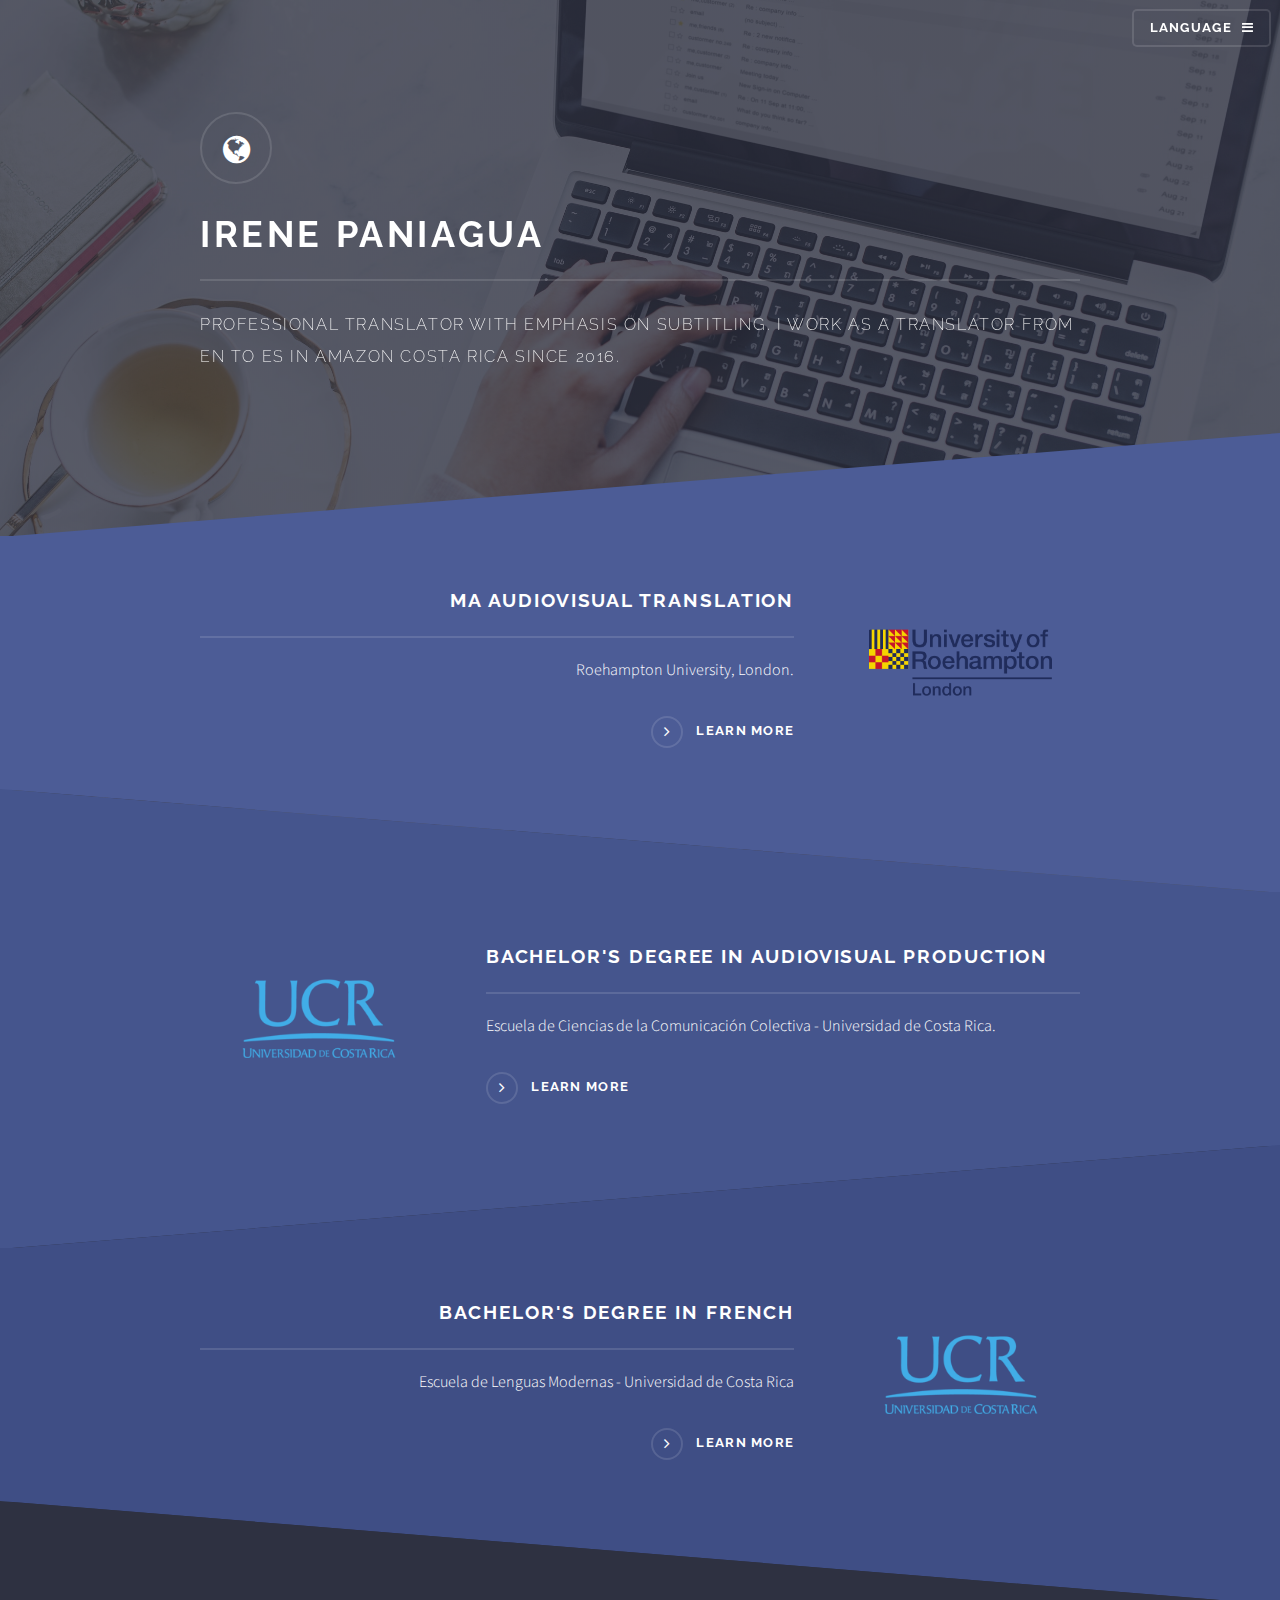
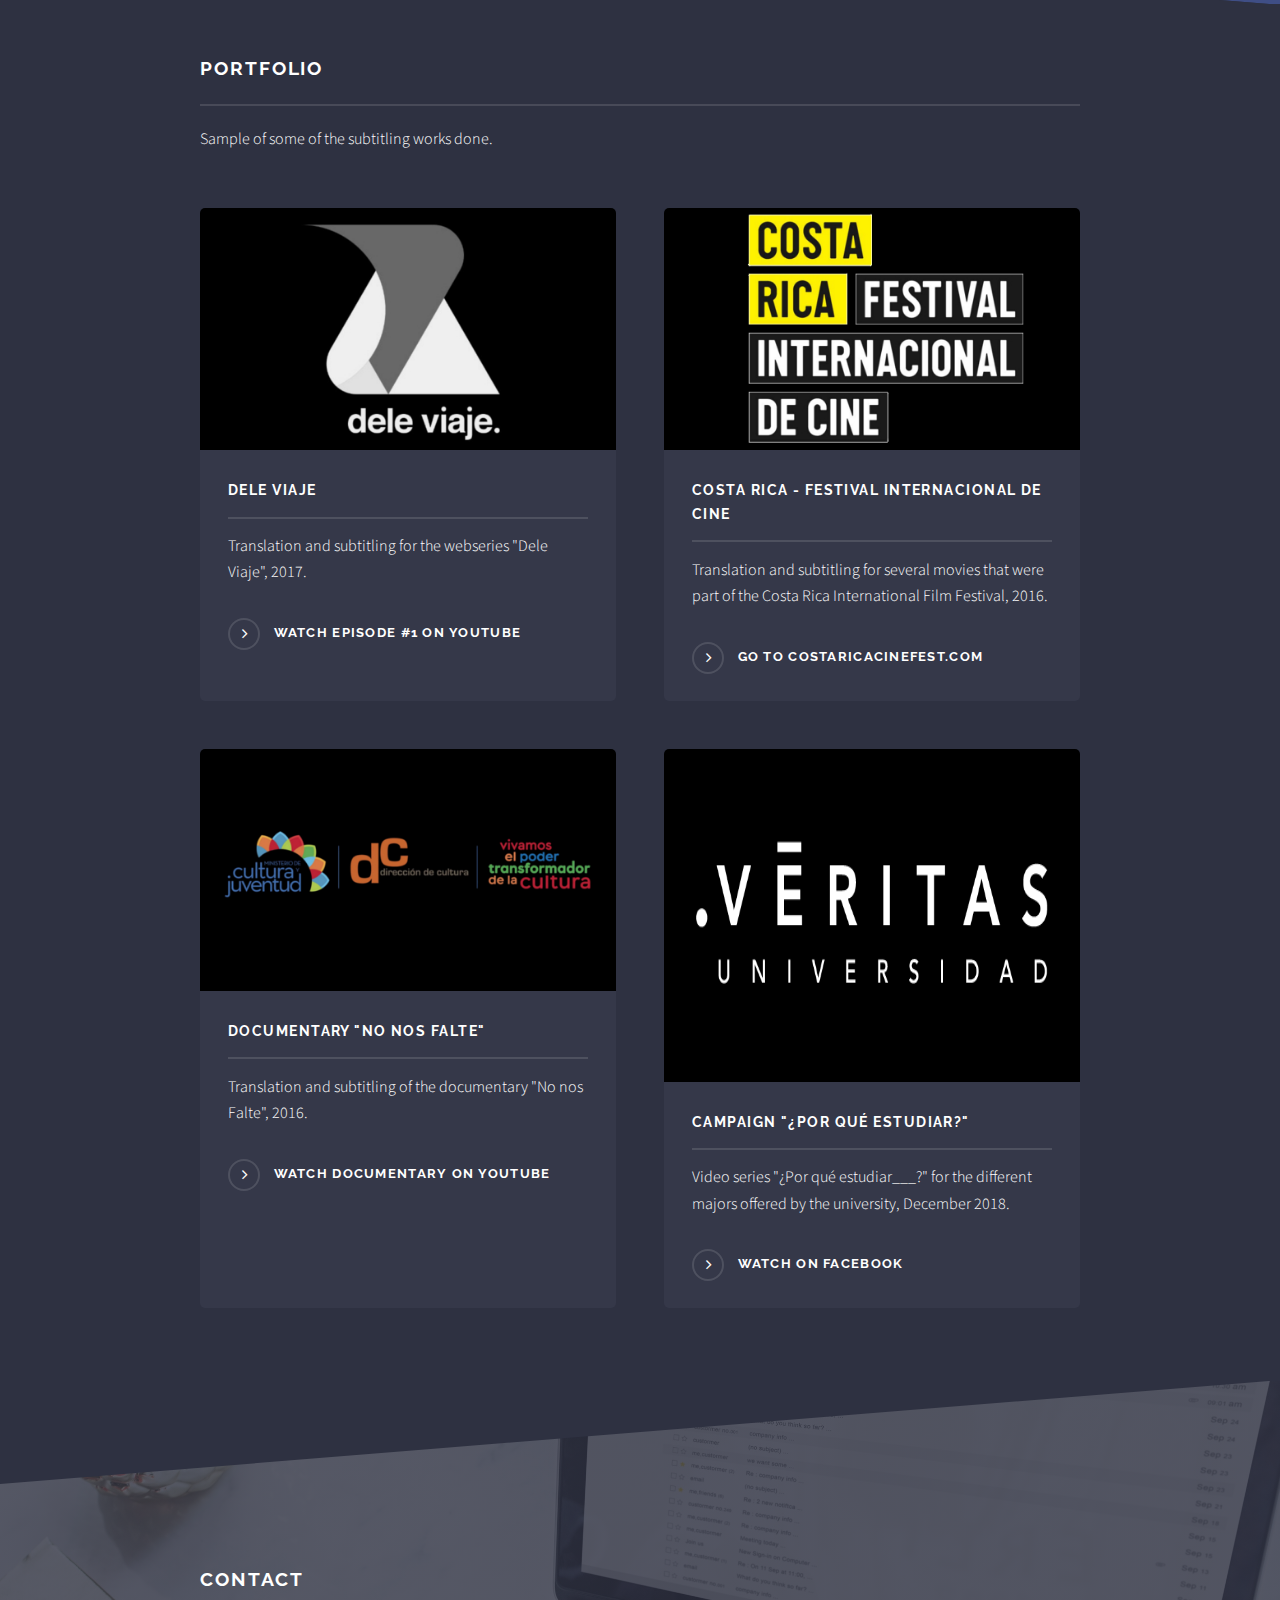
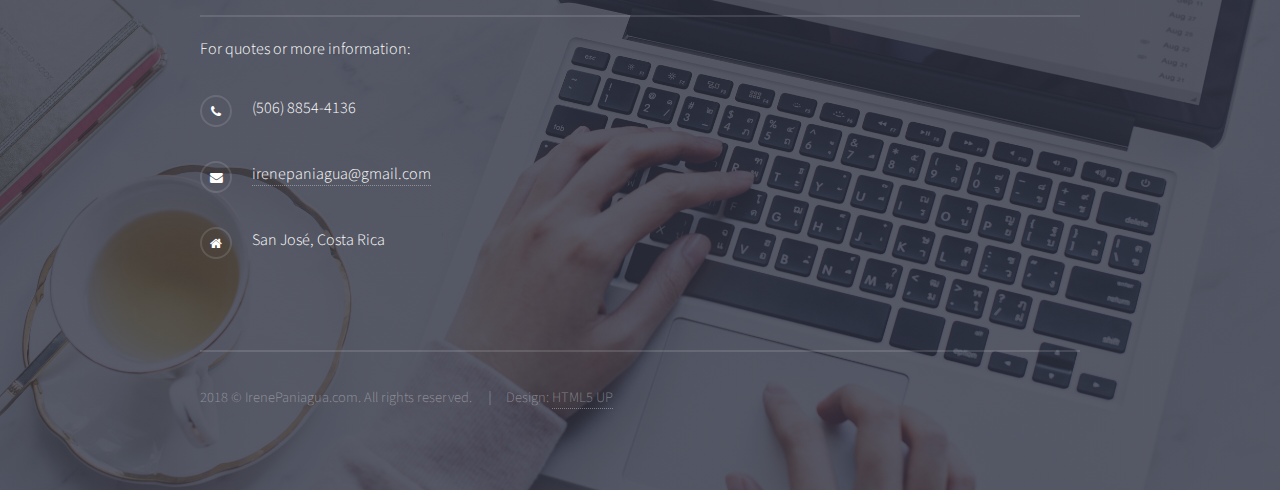
==== commit 143a95a8: "latest updates" ====
--- a/en/index.html
+++ b/en/index.html
@@ -1,181 +1,221 @@
-<!DOCTYPE HTML>
+<!DOCTYPE html>
 <!--
 	Solid State by HTML5 UP
 	html5up.net | @ajlkn
 	Free for personal and commercial use under the CCA 3.0 license (html5up.net/license)
 -->
 <html>
-	<head>
-		<title>Irene Paniagua Audiovisual Translator</title>
-		<meta charset="utf-8" />
-		<meta name="viewport" content="width=device-width, initial-scale=1" />
-		<!--[if lte IE 8]><script src="assets/js/ie/html5shiv.js"></script><![endif]-->
-		<link rel="stylesheet" href="../assets/css/main.css" />
-		<!--[if lte IE 9]><link rel="stylesheet" href="assets/css/ie9.css" /><![endif]-->
-		<!--[if lte IE 8]><link rel="stylesheet" href="assets/css/ie8.css" /><![endif]-->
-	</head>
-	<body>
-
-		<!-- Page Wrapper -->
-			<div id="page-wrapper">
-
-				<!-- Header -->
-					<header id="header" class="alt">
-						<h1><a href="index.html">IRENEPANIAGUA.COM</a></h1>
-						<nav>
-							<a href="#menu">LANGUAGE</a>
-						</nav>
-					</header>
-
-				<!-- Menu -->
-					<nav id="menu">
-						<div class="inner">
-							<h2><a href="#" class="disabled"></a>LANGUAGE</h2>
-							<ul class="links">
-								<li>EN</li>
-								<li><a href="../es/">ES</a></li>
-								<!-- <li><a href="elements.html">Elements</a></li>
+  <head>
+    <title>Irene Paniagua Audiovisual Translator</title>
+    <meta charset="utf-8" />
+    <meta name="viewport" content="width=device-width, initial-scale=1" />
+    <!--[if lte IE 8
+      ]><script src="assets/js/ie/html5shiv.js"></script
+    ><![endif]-->
+    <link rel="stylesheet" href="../assets/css/main.css" />
+    <!--[if lte IE 9
+      ]><link rel="stylesheet" href="assets/css/ie9.css"
+    /><![endif]-->
+    <!--[if lte IE 8
+      ]><link rel="stylesheet" href="assets/css/ie8.css"
+    /><![endif]-->
+  </head>
+  <body>
+    <!-- Page Wrapper -->
+    <div id="page-wrapper">
+      <!-- Header -->
+      <header id="header" class="alt">
+        <h1><a href="index.html">IRENEPANIAGUA.COM</a></h1>
+        <nav>
+          <a href="#menu">LANGUAGE</a>
+        </nav>
+      </header>
+
+      <!-- Menu -->
+      <nav id="menu">
+        <div class="inner">
+          <h2><a href="#" class="disabled"></a>LANGUAGE</h2>
+          <ul class="links">
+            <li>EN</li>
+            <li><a href="../es/">ES</a></li>
+            <!-- <li><a href="elements.html">Elements</a></li>
 								<li><a href="#">Log In</a></li>
 								<li><a href="#">Sign Up</a></li> -->
-							</ul>
-							<a href="#" class="close">Close</a>
-						</div>
-					</nav>
-
-				<!-- Banner -->
-					<section id="banner">
-						<div class="inner">
-							<div class="logo"><span class="icon fa-globe"></span></div>
-							<h2>IRENE PANIAGUA</h2>
-							<p>Professional Audiovisual Translator</p>
-						</div>
-					</section>
-
-				<!-- Wrapper -->
-					<section id="wrapper">
-
-						<!-- One -->
-							<section id="one" class="wrapper spotlight style1">
-								<div class="inner">
-									<a href="#" class="image"><img src="../images/roehampton_logo.png" alt="" /></a>
-									<div class="content">
-										<h2 class="major">MA Audiovisual Translation</h2>
-										<p>Roehampton University, London.</p>
-										<a href="#" class="special">Learn more</a>
-									</div>
-								</div>
-							</section>
-
-						<!-- Two -->
-							<section id="two" class="wrapper alt spotlight style2">
-								<div class="inner">
-									<a href="#" class="image"><img src="../images/firma-ucr-ico.png" alt="" /></a>
-									<div class="content">
-										<h2 class="major">Audiovisual Production</h2>
-										<p>University of Costa Rica.</p>
-										<a href="#" class="special">Learn more</a>
-									</div>
-								</div>
-							</section>
-
-						<!-- Three -->
-							<section id="three" class="wrapper spotlight style3">
-								<div class="inner">
-									<a href="#" class="image"><img src="../images/pic03.jpg" alt="" /></a>
-									<div class="content">
-										<h2 class="major">Nullam dignissim</h2>
-										<p>Lorem ipsum dolor sit amet, etiam lorem adipiscing elit. Cras turpis ante, nullam sit amet turpis non, sollicitudin posuere urna. Mauris id tellus arcu. Nunc vehicula id nulla dignissim dapibus. Nullam ultrices, neque et faucibus viverra, ex nulla cursus.</p>
-										<a href="#" class="special">Learn more</a>
-									</div>
-								</div>
-							</section>
-
-						<!-- Four -->
-							<section id="four" class="wrapper alt style1">
-								<div class="inner">
-									<h2 class="major">Portfolio</h2>
-									<p>Cras mattis ante fermentum, malesuada neque vitae, eleifend erat. Phasellus non pulvinar erat. Fusce tincidunt, nisl eget mattis egestas, purus ipsum consequat orci, sit amet lobortis lorem lacus in tellus. Sed ac elementum arcu. Quisque placerat auctor laoreet.</p>
-									<section class="features">
-										<article>
-											<a href="#" class="image"><img src="../images/dele_viaje_logo.jpg" alt="" /></a>
-											<h3 class="major">Dele Viaje</h3>
-											<p>Subtitling and translation of subtitles of webseries "Dele Viaje".</p>
-											<a href="http://www.deleviaje.com/historia" class="special">Go to DeleViaje.com</a>
-										</article>
-										<article>
-											<a href="#" class="image"><img src="../images/festival_logo.jpg" alt="" /></a>
-											<h3 class="major">Costa Rica - Festival Internacional de Cine</h3>
-											<p>Subtitling and translation of subtitles for several movies ran during the Costa Rica International Cine Fest, 2016.</p>
-											<a href="http://www.costaricacinefest.go.cr/" class="special">Go to CostaRicaCineFest.com</a>
-										</article>
-										<article>
-											<a href="#" class="image"><img src="../images/no_nos_falte_logo2.jpg" alt="" /></a>
-											<h3 class="major">Documentary "No nos Falte"</h3>
-											<p>Subtitling and translation of subtitles of documentary "No nos Falte".</p>
-											<a href="https://www.youtube.com/watch?v=5_xlwKRHCUY" class="special">Watch Documentary on YouTube</a>
-										</article>
-										<article>
-											<a href="#" class="image"><img src="../images/pic07.jpg" alt="" /></a>
-											<h3 class="major">Fusce consequat</h3>
-											<p>Lorem ipsum dolor sit amet, consectetur adipiscing vehicula id nulla dignissim dapibus ultrices.</p>
-											<a href="#" class="special">Learn more</a>
-										</article>
-									</section>
-									<ul class="actions">
-										<li><a href="#" class="button">Botón Random Que Se Puede Desactivar</a></li>
-									</ul>
-								</div>
-							</section>
-
-					</section>
-
-				<!-- Footer -->
-					<section id="footer">
-						<div class="inner">
-							<h2 class="major">Contact</h2>
-							<p>If you would like to work together, would like more information about the translation services, or just chat... send me a message!</p>
-							<form method="post" action="#">
-								<div class="field">
-									<label for="name">Name</label>
-									<input type="text" name="name" id="name" />
-								</div>
-								<div class="field">
-									<label for="email">Email</label>
-									<input type="email" name="email" id="email" />
-								</div>
-								<div class="field">
-									<label for="message">Message</label>
-									<textarea name="message" id="message" rows="4"></textarea>
-								</div>
-								<ul class="actions">
-									<li><input type="submit" value="Send Message" /></li>
-								</ul>
-							</form>
-							<ul class="contact">
-								<li class="fa-home">
-									San José, Costa Rica
-								</li>
-								<li class="fa-phone">(506) 8854-4136</li>
-								<li class="fa-envelope"><a href="#">contact@irenepaniagua.com</a></li>
-								<li class="fa-twitter"><a href="#">twitter.com/irenepaniagua</a></li>
-								<li class="fa-facebook"><a href="#">facebook.com/irenepaniagua</a></li>
-								<li class="fa-instagram"><a href="#">instagram.com/irenepaniagua</a></li>
-							</ul>
-							<ul class="copyright">
-								<li>2017 &copy; IrenePaniagua.com. All rights reserved.</li><li>Diseño: <a href="http://html5up.net">HTML5 UP</a></li>
-							</ul>
-						</div>
-					</section>
-
+          </ul>
+          <a href="#" class="close">Close</a>
+        </div>
+      </nav>
+
+      <!-- Banner -->
+      <section id="banner">
+        <div class="inner">
+          <div class="logo"><span class="icon fa-globe"></span></div>
+          <h2>IRENE PANIAGUA</h2>
+          <p>
+						Professional translator with emphasis on subtitling. I work as a translator from EN to ES in Amazon Costa Rica since 2016.
+          </p>
+        </div>
+      </section>
+
+      <!-- Wrapper -->
+      <section id="wrapper">
+        <!-- One -->
+        <section id="one" class="wrapper spotlight style1">
+          <div class="inner">
+            <a href="#" class="image"
+              ><img src="../images/roehampton_logo.png" alt=""
+            /></a>
+            <div class="content">
+              <h2 class="major">MA Audiovisual Translation</h2>
+              <p>Roehampton University, London.</p>
+              <a href="#" class="special">Learn more</a>
+            </div>
+          </div>
+        </section>
+
+        <!-- Two -->
+        <section id="two" class="wrapper alt spotlight style2">
+          <div class="inner">
+            <a href="#" class="image"
+              ><img src="../images/ucr_logo.png" alt=""
+            /></a>
+            <div class="content">
+              <h2 class="major">Bachelor's Degree in Audiovisual Production</h2>
+              <p> Escuela de Ciencias de la Comunicación Colectiva - Universidad de Costa Rica. </p>
+              <a href="#" class="special">Learn more</a>
+            </div>
+          </div>
+        </section>
+
+        <!-- Three -->
+        <section id="three" class="wrapper spotlight style3">
+          <div class="inner">
+            <a
+              href="https://www.lenguasmodernas.ucr.ac.cr/bachillerato-en-frances/"
+              class="image"
+              ><img src="./../images/ucr_logo.png" alt=""
+            /></a>
+            <div class="content">
+              <h2 class="major">Bachelor's Degree in French</h2>
+              <p>Escuela de Lenguas Modernas - Universidad de Costa Rica</p>
+              <a
+                href="https://www.lenguasmodernas.ucr.ac.cr/bachillerato-en-frances/"
+                class="special"
+                >Learn more</a
+              >
+            </div>
+          </div>
+        </section>
+
+        <!-- Four -->
+        <section id="four" class="wrapper alt style1">
+          <div class="inner">
+            <h2 class="major">Portfolio</h2>
+            <p>
+								Sample of some of the subtitling works done.
+            </p>
+            <section class="features">
+              <article>
+                <a href="https://www.youtube.com/watch?v=ARdtrVHyZjc" class="image"
+                  ><img src="../images/dele_viaje_logo.jpg" alt=""
+                /></a>
+                <h3 class="major">Dele Viaje</h3>
+                <p>
+									Translation and subtitling for the webseries "Dele Viaje", 2017.
+                </p>
+                <a href="https://www.youtube.com/watch?v=ARdtrVHyZjc" class="special"
+                  >Watch Episode #1 on YouTube</a
+                >
+              </article>
+              <article>
+                <a href="http://www.costaricacinefest.go.cr/"" class="image"
+                  ><img src="../images/festival_logo.jpg" alt=""
+                /></a>
+                <h3 class="major">
+                  Costa Rica - Festival Internacional de Cine
+                </h3>
+                <p>
+									Translation and subtitling for several movies that were part of the Costa Rica International Film Festival, 2016.
+                </p>
+                <a href="http://www.costaricacinefest.go.cr/" class="special"
+                  >Go to CostaRicaCineFest.com</a
+                >
+              </article>
+              <article>
+                <a href="https://www.youtube.com/watch?v=5_xlwKRHCUY" class="image"
+                  ><img src="../images/no_nos_falte_logo2.jpg" alt=""
+                /></a>
+                <h3 class="major">Documentary "No nos Falte"</h3>
+                <p>
+									Translation and subtitling of the documentary "No nos Falte", 2016.
+                </p>
+                <a
+                  href="https://www.youtube.com/watch?v=5_xlwKRHCUY"
+                  class="special"
+                  >Watch Documentary on YouTube</a
+                >
+              </article>
+              <article>
+                <a href="#" class="image"
+                  ><img
+                    src="./../images/uveritas2.png"
+                    alt=""
+                    width="473px"
+                    height="333px"
+                /></a>
+                <h3 class="major">Campaign "¿Por qué estudiar?"</h3>
+                <p>
+									Video series "¿Por qué estudiar___?" for the different majors offered by the university, December 2018.
+                </p>
+                <a href="#" class="special">Watch on Facebook</a>
+              </article>
+            </section>
+            <ul class="actions">
+              <!-- <li>
+                <a href="#" class="button"
+                  >Botón Random Que Se Puede Desactivar</a
+                >
+              </li>
+            </ul> -->
+          </div>
+        </section>
+      </section>
+
+			<!-- Footer -->
+			<section id="footer">
+				<div class="inner">
+					<h2 class="major">Contact</h2>
+					<p>
+						For quotes or more information:
+					</p>
+					<ul class="contact">
+						<li class="fa-phone">(506) 8854-4136</li>
+						<li class="fa-envelope">
+							<a href="#">irenepaniagua@gmail.com</a>
+						</li>
+						<li class="fa-home">
+							San José, Costa Rica
+						</li>
+					</ul>
+					<ul class="copyright">
+						<li>
+							2018 &copy; IrenePaniagua.com. All rights reserved.
+						</li>
+						<li>Design: <a href="http://html5up.net">HTML5 UP</a></li>
+					</ul>
+				</div>
+				</section>
 			</div>
-
-		<!-- Scripts -->
-			<script src="assets/js/skel.min.js"></script>
-			<script src="assets/js/jquery.min.js"></script>
-			<script src="assets/js/jquery.scrollex.min.js"></script>
-			<script src="assets/js/util.js"></script>
-			<!--[if lte IE 8]><script src="assets/js/ie/respond.min.js"></script><![endif]-->
-			<script src="assets/js/main.js"></script>
-
-	</body>
+    </div>
+
+    <!-- Scripts -->
+    <script src="assets/js/skel.min.js"></script>
+    <script src="assets/js/jquery.min.js"></script>
+    <script src="assets/js/jquery.scrollex.min.js"></script>
+    <script src="assets/js/util.js"></script>
+    <!--[if lte IE 8
+      ]><script src="assets/js/ie/respond.min.js"></script
+    ><![endif]-->
+    <script src="assets/js/main.js"></script>
+  </body>
 </html>
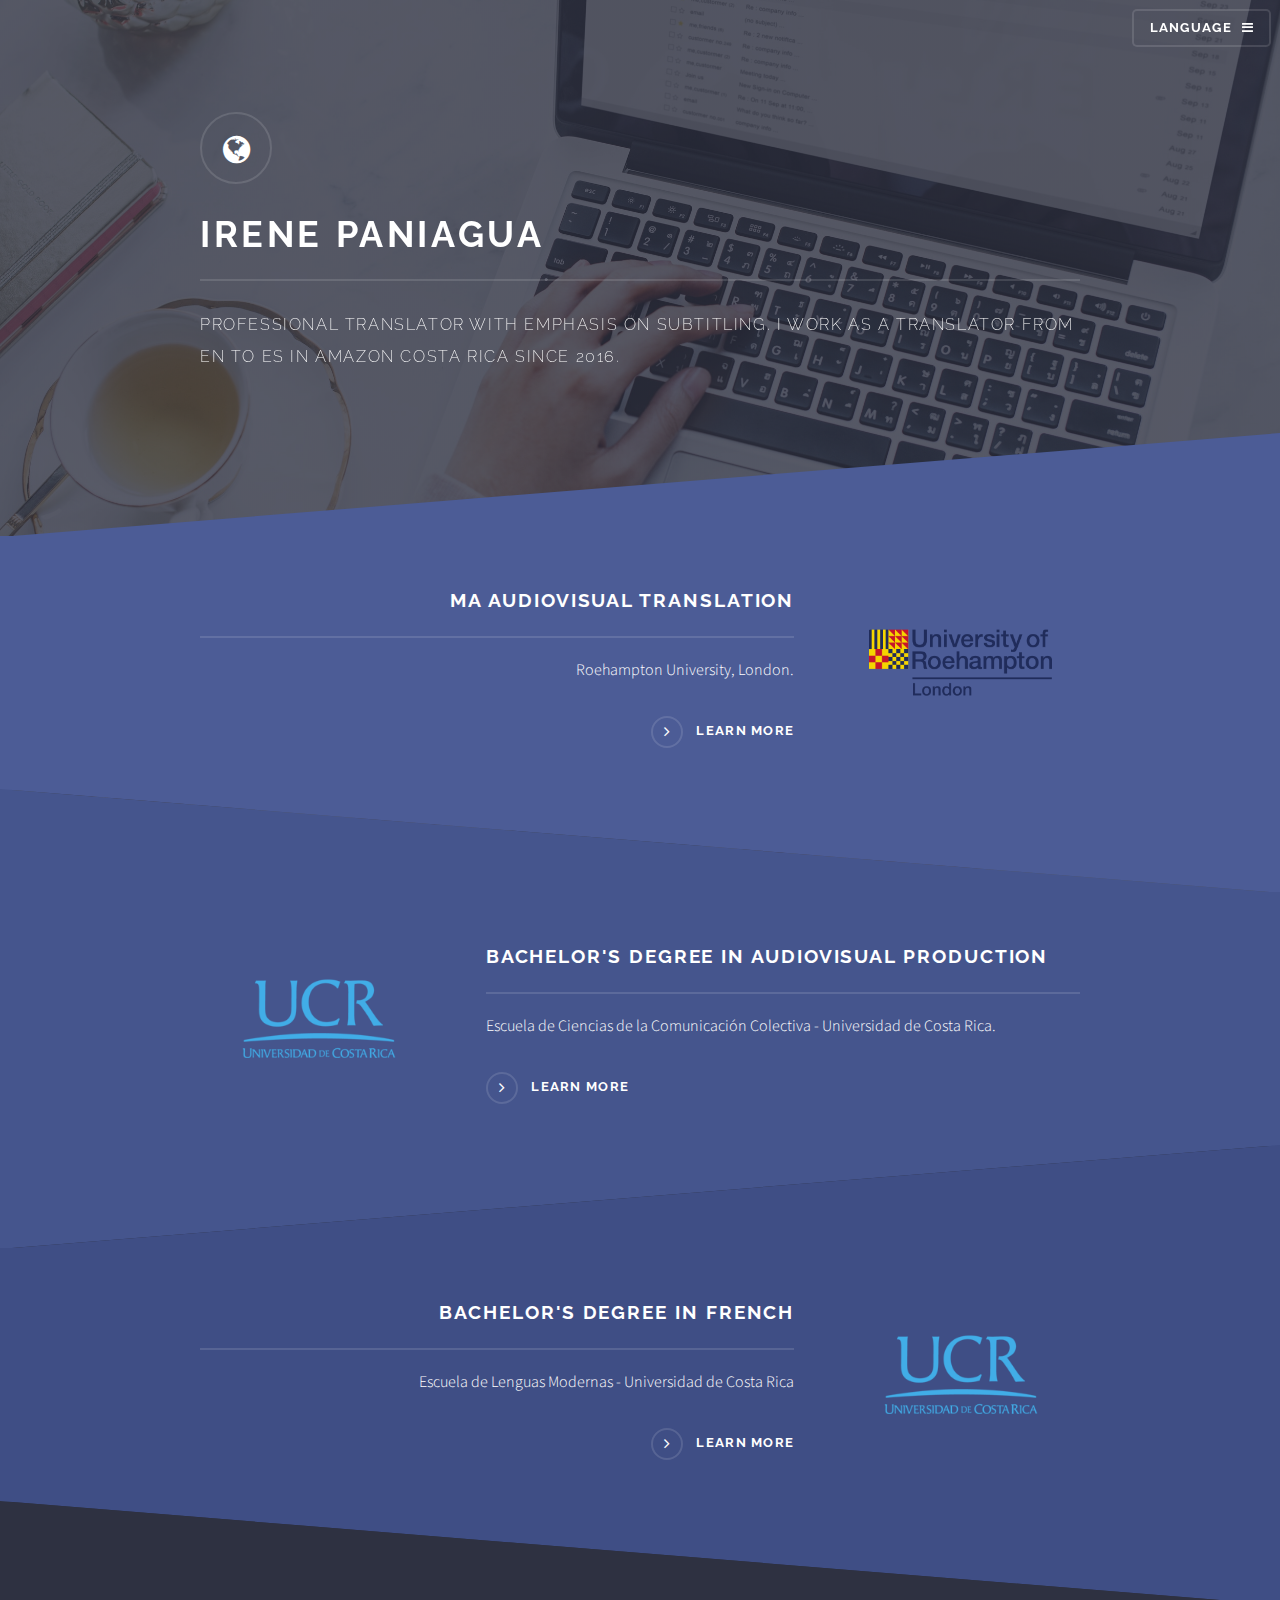
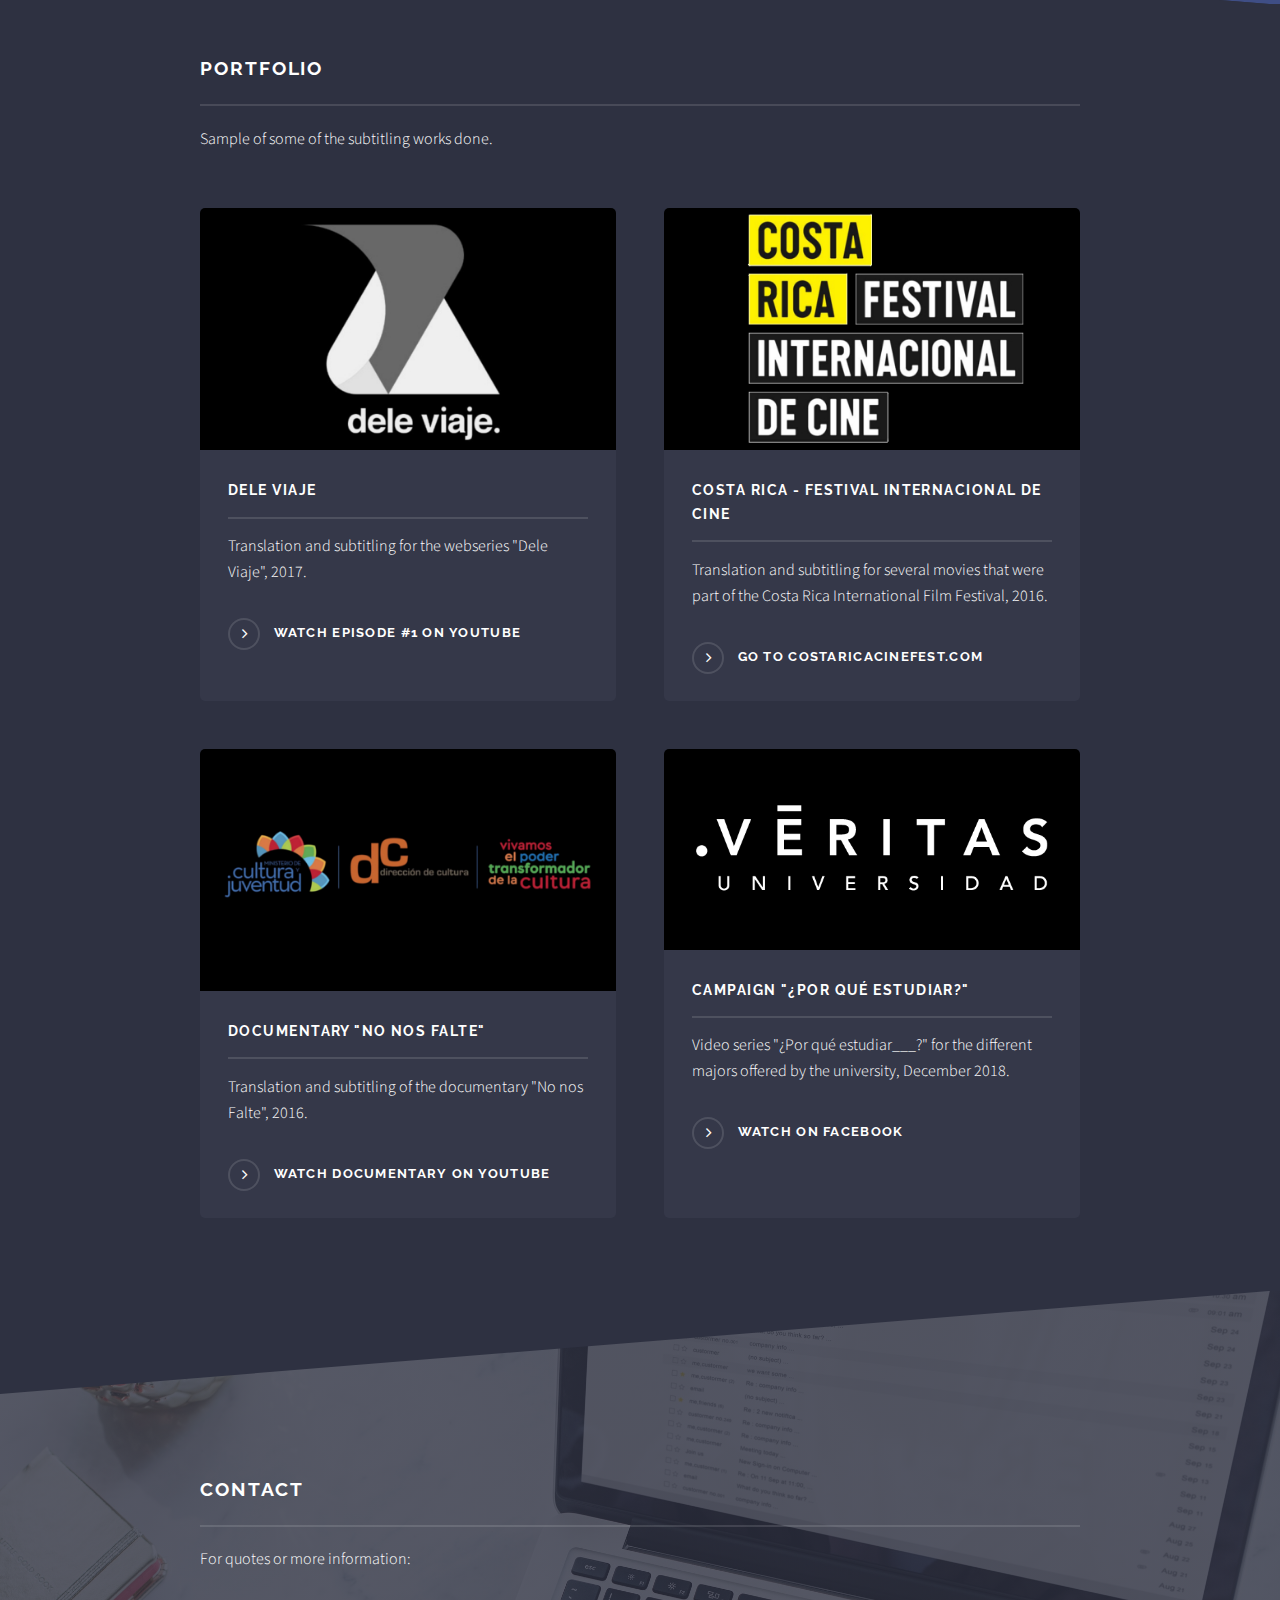
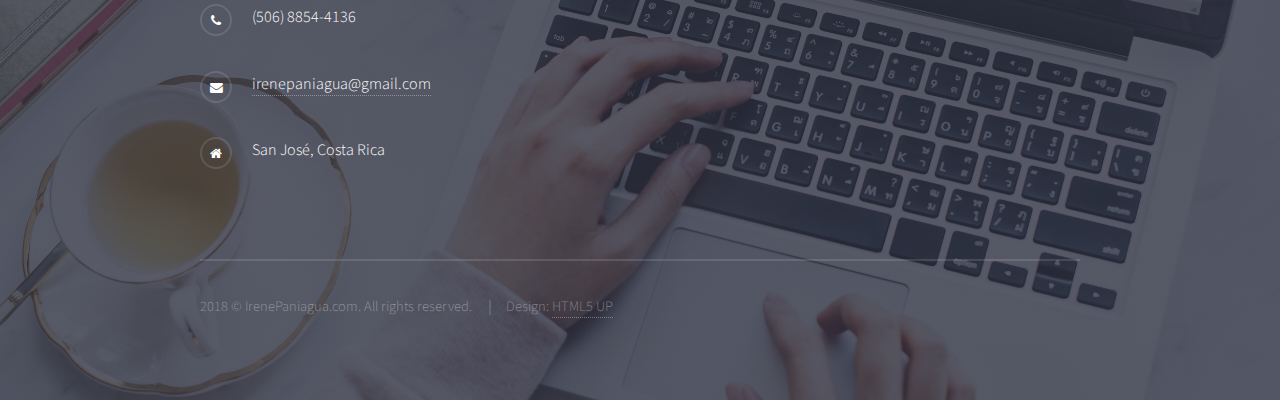
==== commit 1a1bafd3: "temporary fix on image" ====
--- a/en/index.html
+++ b/en/index.html
@@ -160,8 +160,6 @@
                   ><img
                     src="./../images/uveritas2.png"
                     alt=""
-                    width="473px"
-                    height="333px"
                 /></a>
                 <h3 class="major">Campaign "¿Por qué estudiar?"</h3>
                 <p>
